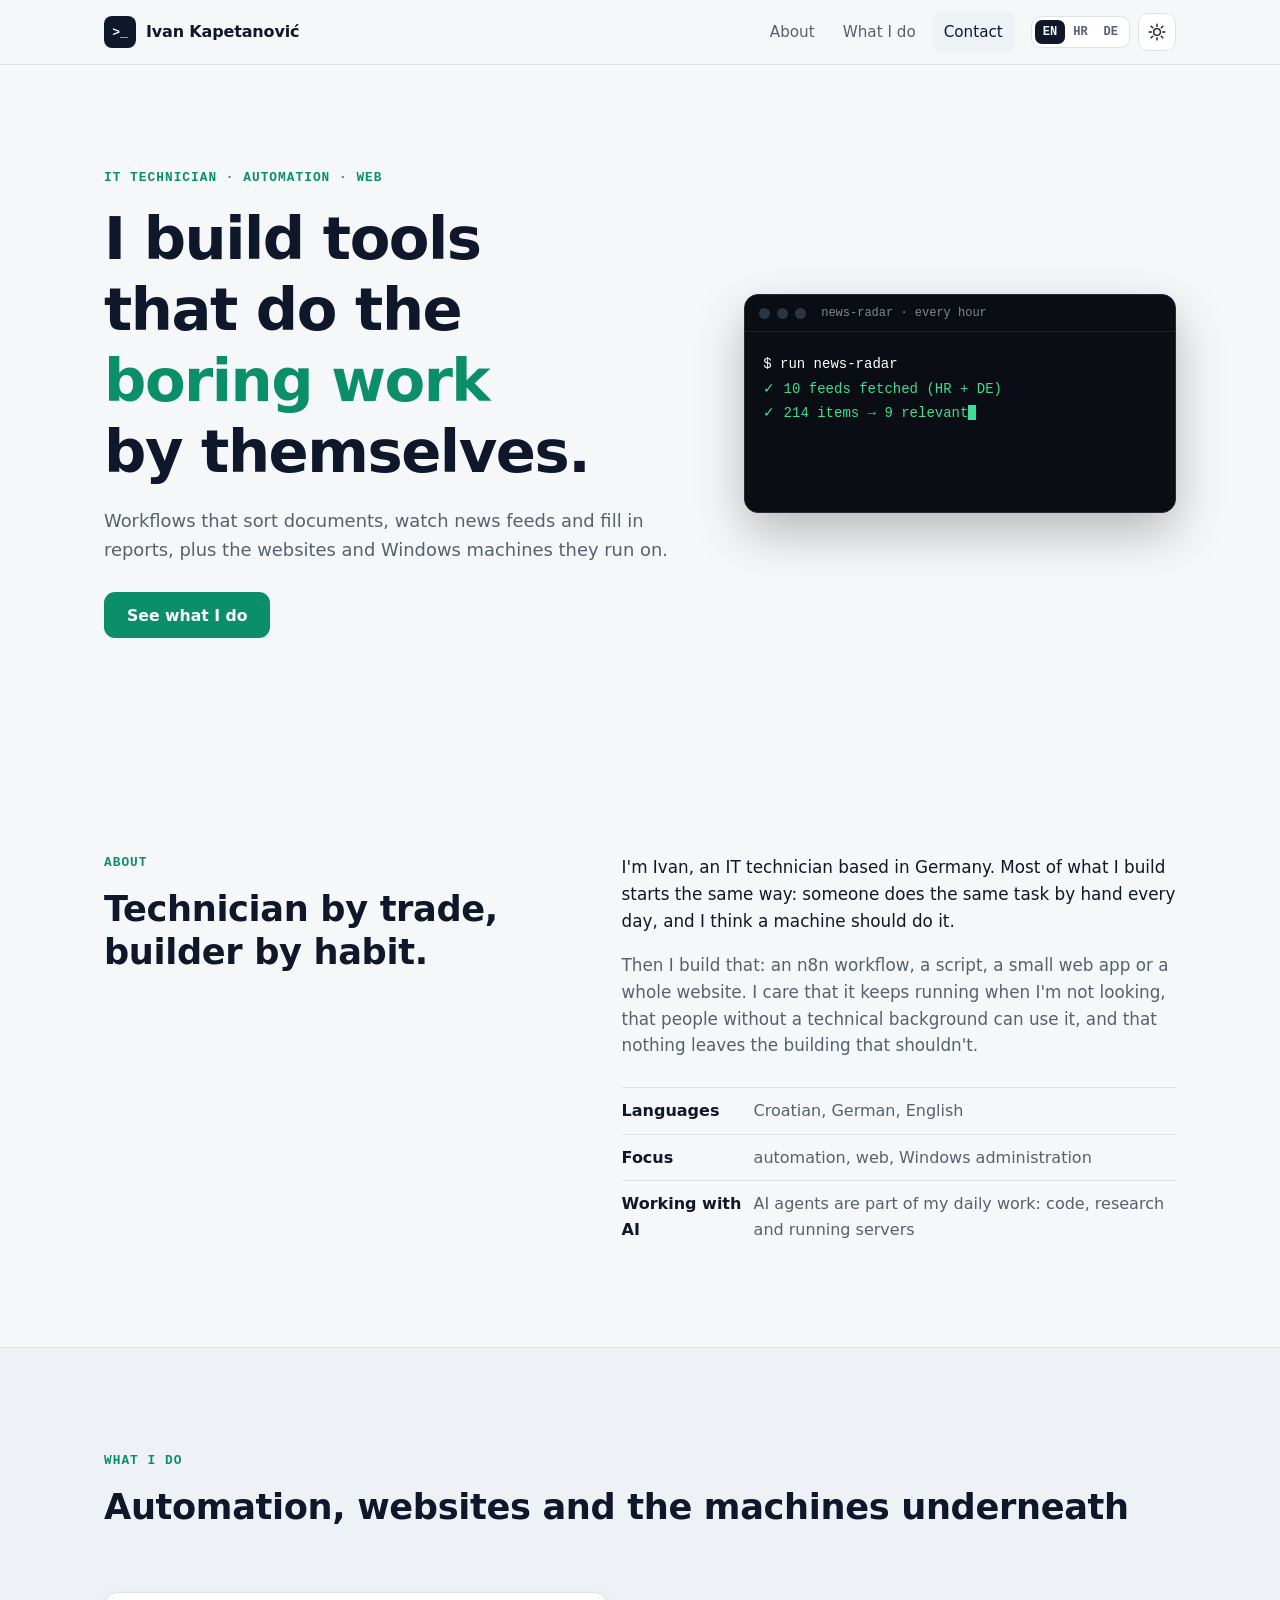
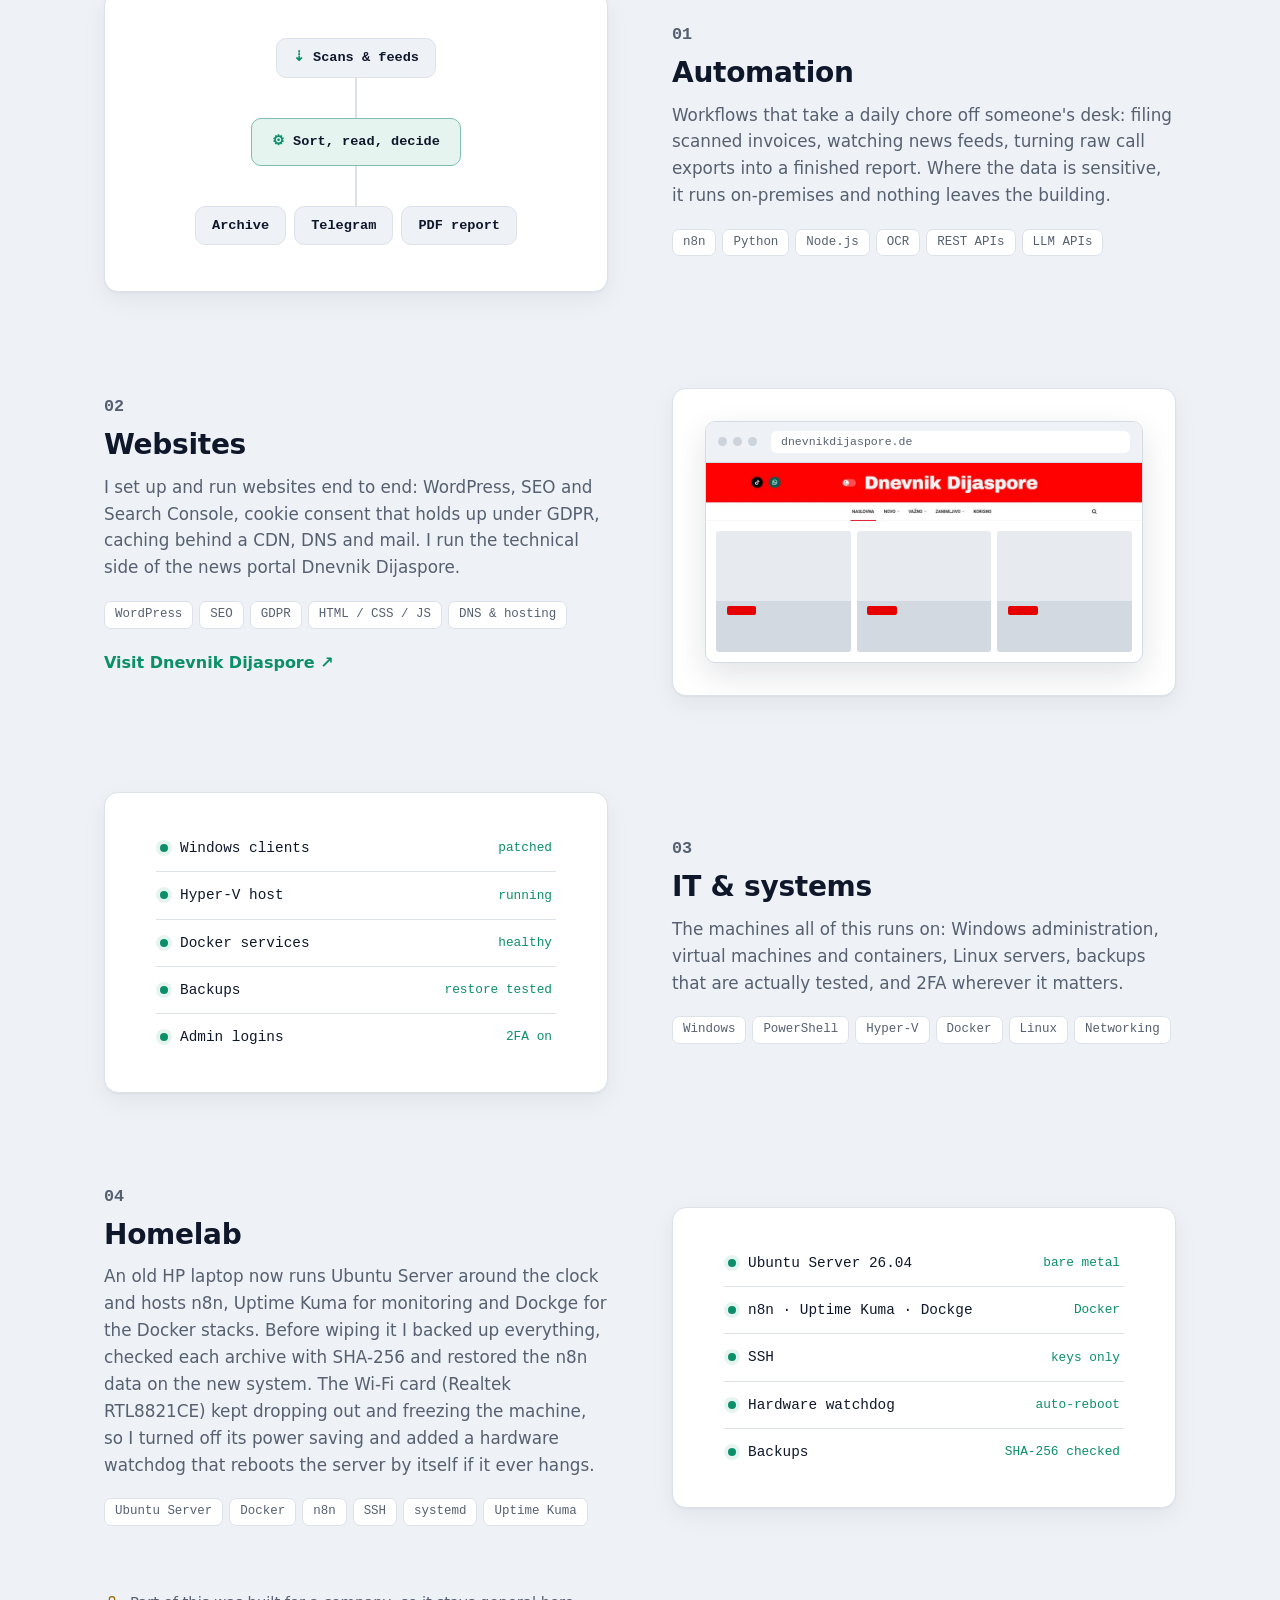
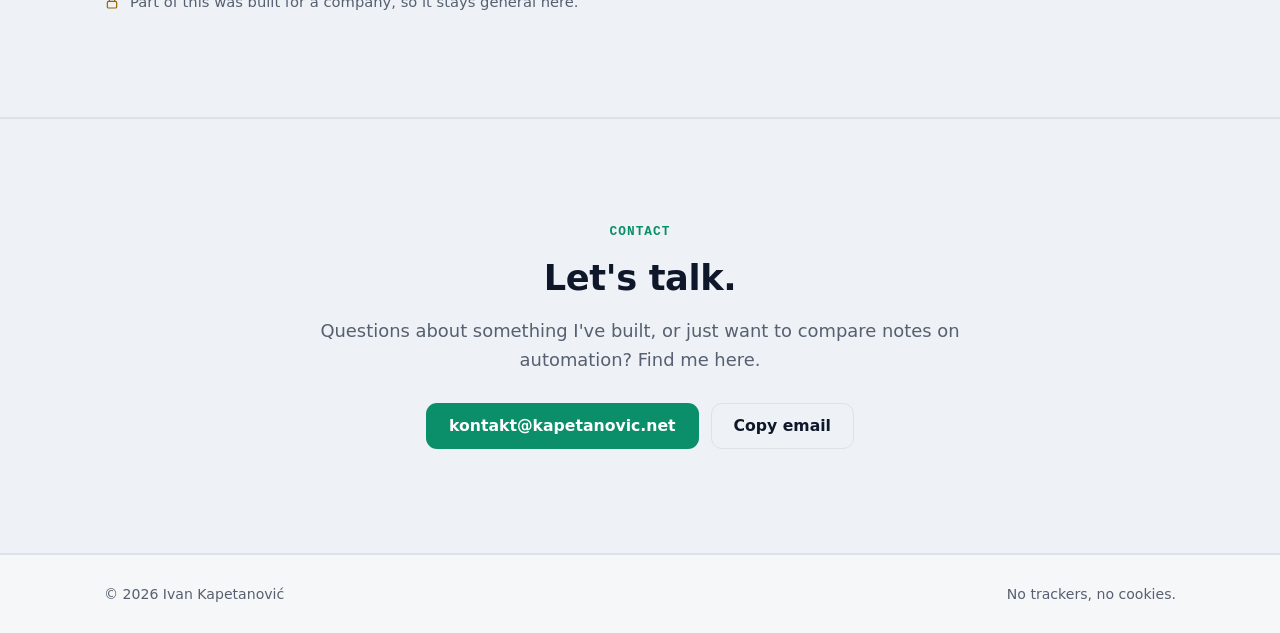
==== index.html @ 945056b7 "Add homelab project, AI line, drop hand-written claim Co-Authored-By: Claude Opus 5.5 <noreply@anthr" ====
<!doctype html>
<html lang="en">
<head>
  <meta charset="utf-8">
  <meta name="viewport" content="width=device-width, initial-scale=1">
  <title>Ivan Kapetanović · IT & Automation</title>
  <meta name="description" content="Portfolio of Ivan Kapetanović, IT technician: automation workflows, websites and Windows tools.">
  <meta name="author" content="Ivan Kapetanović">
  <meta name="theme-color" content="#f6f7f9" media="(prefers-color-scheme: light)">
  <meta name="theme-color" content="#0d1117" media="(prefers-color-scheme: dark)">
  <link rel="canonical" href="https://kapetanovic.net/">
  <link rel="alternate" hreflang="en" href="https://kapetanovic.net/">
  <link rel="alternate" hreflang="de" href="https://kapetanovic.net/de/">
  <link rel="alternate" hreflang="hr" href="https://kapetanovic.net/hr/">
  <link rel="alternate" hreflang="x-default" href="https://kapetanovic.net/">
  <link rel="icon" href="assets/favicon.svg" type="image/svg+xml">
  <link rel="stylesheet" href="css/style.css">
  <script>
    // Mark JS as available and apply the saved theme before first paint (no flash).
    document.documentElement.classList.add("js");
    try { var t = localStorage.getItem("theme"); if (t) document.documentElement.dataset.theme = t; } catch (e) {}
  </script>
</head>
<body>
  <a class="skip" href="#main">Skip to content</a>

  <header class="site-header" id="top">
    <div class="wrap header-inner">
      <a class="brand" href="#top" aria-label="Back to top">
        <span class="brand-mark" aria-hidden="true">&gt;_</span>
        <span>Ivan Kapetanović</span>
      </a>

      <nav class="nav" id="nav" aria-label="Main">
        <a href="#about">About</a>
        <a href="#work">What I do</a>
        <a href="#contact">Contact</a>
      </nav>

      <div class="header-tools">
        <div class="lang" role="group" aria-label="Language">
          <a class="lang-btn is-active" href="./" aria-current="true" lang="en">EN</a>
          <a class="lang-btn" href="hr/" lang="hr" hreflang="hr">HR</a>
          <a class="lang-btn" href="de/" lang="de" hreflang="de">DE</a>
        </div>
        <button class="icon-btn" id="theme-toggle" type="button" aria-label="Toggle dark mode">
          <svg class="i-sun" viewBox="0 0 24 24" aria-hidden="true"><circle cx="12" cy="12" r="4.5"/><path d="M12 1.5v3M12 19.5v3M4.2 4.2l2.1 2.1M17.7 17.7l2.1 2.1M1.5 12h3M19.5 12h3M4.2 19.8l2.1-2.1M17.7 6.3l2.1-2.1"/></svg>
          <svg class="i-moon" viewBox="0 0 24 24" aria-hidden="true"><path d="M20.5 14.5A8.5 8.5 0 0 1 9.5 3.5a8.5 8.5 0 1 0 11 11z"/></svg>
        </button>
        <button class="icon-btn menu-btn" id="menu-toggle" type="button" aria-label="Open menu" data-label-open="Open menu" data-label-close="Close menu" aria-expanded="false" aria-controls="nav">
          <svg viewBox="0 0 24 24" aria-hidden="true"><path d="M3 6h18M3 12h18M3 18h18"/></svg>
        </button>
      </div>
    </div>
  </header>

  <main id="main">
    <!-- HERO -->
    <section class="hero">
      <div class="wrap hero-grid">
        <div class="hero-copy">
          <p class="eyebrow">IT technician · Automation · Web</p>
          <h1>I build tools that do the <span class="accent">boring work</span> by themselves.</h1>
          <p class="lead">
            Workflows that sort documents, watch news feeds and fill in reports, plus the websites
            and Windows machines they run on.
          </p>
          <div class="cta-row">
            <a class="btn btn-primary" href="#work">See what I do</a>
          </div>
        </div>

        <div class="terminal" aria-label="Example: an automated workflow run">
          <div class="terminal-bar">
            <span class="dot"></span><span class="dot"></span><span class="dot"></span>
            <span class="terminal-title">news-radar · every hour</span>
          </div>
          <pre class="terminal-body" id="terminal"><code>$ run news-radar
✓ 10 feeds fetched (HR + DE)
✓ 214 items → 9 relevant
✓ 9 sent to the newsroom on Telegram
done in 4.2 s</code></pre>
        </div>
      </div>
    </section>

    <!-- ABOUT -->
    <section class="section" id="about">
      <div class="wrap about-grid">
        <div>
          <p class="kicker">About</p>
          <h2>Technician by trade, builder by habit.</h2>
        </div>
        <div class="about-text">
          <p>
            I'm Ivan, an IT technician based in Germany. Most of what I build starts
            the same way: someone does the same task by hand every day, and I think a machine
            should do it.
          </p>
          <p>
            Then I build that: an n8n workflow, a script, a small web app or a whole website.
            I care that it keeps running when I'm not looking, that people without a technical
            background can use it, and that nothing leaves the building that shouldn't.
          </p>
          <ul class="facts">
            <li><strong>Languages</strong> Croatian, German, English</li>
            <li><strong>Focus</strong> automation, web, Windows administration</li>
            <li><strong>Working with AI</strong> AI agents are part of my daily work: code, research and running servers</li>
          </ul>
        </div>
      </div>
    </section>

    <!-- WORK: three general areas. A block's visual can be swapped for a photo later:
         replace the contents of its .work-media with <img src="assets/..." alt="..." width height>. -->
    <section class="section section-alt" id="work">
      <div class="wrap">
        <p class="kicker">What I do</p>
        <h2>Automation, websites and the machines underneath</h2>

        <div class="work-list">
          <article class="work">
            <div class="work-media media-flow" aria-hidden="true">
              <div class="flow">
                <div class="flow-node"><span class="flow-ico">⇣</span>Scans &amp; feeds</div>
                <div class="flow-line"><i></i></div>
                <div class="flow-node flow-main"><span class="flow-ico">⚙</span>Sort, read, decide</div>
                <div class="flow-line"><i></i></div>
                <div class="flow-outs">
                  <div class="flow-node">Archive</div>
                  <div class="flow-node">Telegram</div>
                  <div class="flow-node">PDF report</div>
                </div>
              </div>
            </div>
            <div class="work-copy">
              <p class="work-num">01</p>
              <h3>Automation</h3>
              <p>
                Workflows that take a daily chore off someone's desk: filing scanned invoices,
                watching news feeds, turning raw call exports into a finished report. Where the data
                is sensitive, it runs on-premises and nothing leaves the building.
              </p>
              <ul class="tags"><li>n8n</li><li>Python</li><li>Node.js</li><li>OCR</li><li>REST APIs</li><li>LLM APIs</li></ul>
            </div>
          </article>

          <article class="work work-flip">
            <div class="work-media media-browser">
              <div class="browser">
                <div class="browser-bar" aria-hidden="true"><span class="dot"></span><span class="dot"></span><span class="dot"></span><span class="browser-url">dnevnikdijaspore.de</span></div>
                <img src="assets/dd-header.webp" width="960" height="128" alt="Header of the Dnevnik Dijaspore news site" loading="lazy" decoding="async">
                <div class="browser-grid" aria-hidden="true"><i></i><i></i><i></i></div>
              </div>
            </div>
            <div class="work-copy">
              <p class="work-num">02</p>
              <h3>Websites</h3>
              <p>
                I set up and run websites end to end: WordPress, SEO and Search Console, cookie consent
                that holds up under GDPR, caching behind a CDN, DNS and mail. I run the technical side of
                the news portal Dnevnik Dijaspore.
              </p>
              <ul class="tags"><li>WordPress</li><li>SEO</li><li>GDPR</li><li>HTML / CSS / JS</li><li>DNS &amp; hosting</li></ul>
              <a class="work-link" href="https://dnevnikdijaspore.de" target="_blank" rel="noopener">Visit Dnevnik Dijaspore ↗</a>
            </div>
          </article>

          <article class="work">
            <div class="work-media media-status" aria-hidden="true">
              <ul class="status">
                <li><span class="ok"></span>Windows clients<em>patched</em></li>
                <li><span class="ok"></span>Hyper-V host<em>running</em></li>
                <li><span class="ok"></span>Docker services<em>healthy</em></li>
                <li><span class="ok"></span>Backups<em>restore tested</em></li>
                <li><span class="ok"></span>Admin logins<em>2FA on</em></li>
              </ul>
            </div>
            <div class="work-copy">
              <p class="work-num">03</p>
              <h3>IT &amp; systems</h3>
              <p>
                The machines all of this runs on: Windows administration, virtual machines and
                containers, Linux servers, backups that are actually tested, and 2FA
                wherever it matters.
              </p>
              <ul class="tags"><li>Windows</li><li>PowerShell</li><li>Hyper-V</li><li>Docker</li><li>Linux</li><li>Networking</li></ul>
            </div>
          </article>
          <article class="work work-flip">
            <div class="work-media media-status" aria-hidden="true">
              <ul class="status">
                <li><span class="ok"></span>Ubuntu Server 26.04<em>bare metal</em></li>
                <li><span class="ok"></span>n8n · Uptime Kuma · Dockge<em>Docker</em></li>
                <li><span class="ok"></span>SSH<em>keys only</em></li>
                <li><span class="ok"></span>Hardware watchdog<em>auto-reboot</em></li>
                <li><span class="ok"></span>Backups<em>SHA-256 checked</em></li>
              </ul>
            </div>
            <div class="work-copy">
              <p class="work-num">04</p>
              <h3>Homelab</h3>
              <p>
                An old HP laptop now runs Ubuntu Server around the clock and hosts n8n, Uptime Kuma
                for monitoring and Dockge for the Docker stacks. Before wiping it I backed up
                everything, checked each archive with SHA-256 and restored the n8n data on the new
                system. The Wi-Fi card (Realtek RTL8821CE) kept dropping out and freezing the machine,
                so I turned off its power saving and added a hardware watchdog that reboots the
                server by itself if it ever hangs.
              </p>
              <ul class="tags"><li>Ubuntu Server</li><li>Docker</li><li>n8n</li><li>SSH</li><li>systemd</li><li>Uptime Kuma</li></ul>
            </div>
          </article>
        </div>

        <p class="work-note">
          <svg viewBox="0 0 24 24" aria-hidden="true"><rect x="5" y="11" width="14" height="10" rx="2"/><path d="M8 11V8a4 4 0 0 1 8 0v3"/></svg>
          Part of this was built for a company, so it stays general here.
        </p>
      </div>
    </section>

    <!-- CONTACT -->
    <section class="section section-alt contact" id="contact">
      <div class="wrap contact-inner">
        <p class="kicker">Contact</p>
        <h2>Let's talk.</h2>
        <p class="lead">Questions about something I've built, or just want to compare notes on automation? Find me here.</p>
        <div class="cta-row cta-center">
          <a class="btn btn-primary" href="mailto:kontakt@kapetanovic.net">kontakt@kapetanovic.net</a>
          <button class="btn btn-ghost" type="button" id="copy-email" data-copied="Email copied" data-email="kontakt@kapetanovic.net">Copy email</button>
        </div>
      </div>
    </section>
  </main>

  <footer class="site-footer">
    <div class="wrap footer-inner">
      <p>© <span id="year">2026</span> Ivan Kapetanović</p>
      <p>No trackers, no cookies.</p>
    </div>
  </footer>

  <div class="toast" id="toast" role="status" aria-live="polite"></div>
  <script src="js/main.js" defer></script>
</body>
</html>
---- css/style.css ----
/* ===== Tokens ===== */
:root {
  --bg: #f6f7f9;
  --surface: #ffffff;
  --surface-alt: #eef1f5;
  --text: #0f172a;
  --muted: #566070;
  --border: #dde2ea;
  --accent: #0b8f6a;
  --accent-strong: #087556;
  --accent-ink: #ffffff;
  --accent-soft: rgba(11, 143, 106, 0.1);
  --warn: #9a6300;
  --warn-soft: rgba(201, 138, 20, 0.12);
  --shadow: 0 1px 2px rgba(15, 23, 42, 0.04), 0 8px 24px rgba(15, 23, 42, 0.06);
  --header-bg: rgba(246, 247, 249, 0.82);

  --font: ui-sans-serif, system-ui, -apple-system, "Segoe UI", Roboto, "Helvetica Neue", Arial, sans-serif;
  --mono: ui-monospace, "Cascadia Code", "SF Mono", Consolas, "Liberation Mono", monospace;
  --radius: 14px;
  --wrap: 1120px;
  --gutter: 16px;
  color-scheme: light;
}

@media (prefers-color-scheme: dark) {
  :root:not([data-theme="light"]) {
    --bg: #0d1117;
    --surface: #151b23;
    --surface-alt: #10151c;
    --text: #e6edf3;
    --muted: #8d98a7;
    --border: #252e39;
    --accent: #3ddc97;
    --accent-strong: #6be8b1;
    --accent-ink: #062418;
    --accent-soft: rgba(61, 220, 151, 0.12);
    --warn: #f0b94a;
    --warn-soft: rgba(240, 185, 74, 0.12);
    --shadow: 0 1px 2px rgba(0, 0, 0, 0.3), 0 8px 24px rgba(0, 0, 0, 0.25);
    --header-bg: rgba(13, 17, 23, 0.8);
    color-scheme: dark;
  }
}

:root[data-theme="dark"] {
  --bg: #0d1117;
  --surface: #151b23;
  --surface-alt: #10151c;
  --text: #e6edf3;
  --muted: #8d98a7;
  --border: #252e39;
  --accent: #3ddc97;
  --accent-strong: #6be8b1;
  --accent-ink: #062418;
  --accent-soft: rgba(61, 220, 151, 0.12);
  --warn: #f0b94a;
  --warn-soft: rgba(240, 185, 74, 0.12);
  --shadow: 0 1px 2px rgba(0, 0, 0, 0.3), 0 8px 24px rgba(0, 0, 0, 0.25);
  --header-bg: rgba(13, 17, 23, 0.8);
  color-scheme: dark;
}

/* ===== Base ===== */
*, *::before, *::after { box-sizing: border-box; }
[hidden] { display: none !important; }

html { scroll-behavior: smooth; scroll-padding-top: 76px; -webkit-text-size-adjust: 100%; }

body {
  margin: 0;
  background: var(--bg);
  color: var(--text);
  font: 16px/1.6 var(--font);
  -webkit-font-smoothing: antialiased;
  overflow-x: hidden;
}

h1, h2, h3 { line-height: 1.2; margin: 0 0 0.5em; letter-spacing: -0.01em; text-wrap: balance; }
a, button { touch-action: manipulation; }
h2 { font-size: clamp(1.6rem, 3.2vw, 2.2rem); }
h3 { font-size: 1.15rem; }
p { margin: 0 0 1em; }
a { color: var(--accent); }
a:hover { color: var(--accent-strong); }
:focus-visible { outline: 2px solid var(--accent); outline-offset: 3px; border-radius: 4px; }
svg { width: 1em; height: 1em; fill: none; stroke: currentColor; stroke-width: 1.8; stroke-linecap: round; stroke-linejoin: round; }

.wrap { max-width: var(--wrap); margin: 0 auto; padding: 0 var(--gutter); }
@media (min-width: 640px) { :root { --gutter: 24px; } }

.skip { position: absolute; left: -999px; top: 8px; background: var(--accent); color: var(--accent-ink); padding: 8px 12px; border-radius: 8px; z-index: 100; }
.skip:focus { left: 8px; }

/* ===== Header ===== */
.site-header {
  position: sticky; top: 0; z-index: 50;
  background: var(--header-bg);
  backdrop-filter: saturate(160%) blur(12px);
  -webkit-backdrop-filter: saturate(160%) blur(12px);
  border-bottom: 1px solid var(--border);
}
.header-inner { display: flex; align-items: center; gap: 16px; height: 64px; }

.brand { display: flex; align-items: center; gap: 10px; font-weight: 700; color: var(--text); text-decoration: none; letter-spacing: -0.01em; }
.brand:hover { color: var(--text); }
.brand-mark {
  display: grid; place-items: center; width: 32px; height: 32px; border-radius: 8px;
  background: var(--text); color: var(--bg); font: 700 13px/1 var(--mono);
}

.nav { display: flex; gap: 4px; margin-left: auto; }
.nav a { color: var(--muted); text-decoration: none; padding: 8px 12px; border-radius: 8px; font-size: 0.95rem; }
.nav a:hover, .nav a.is-current { color: var(--text); background: var(--surface-alt); }

.header-tools { display: flex; align-items: center; gap: 8px; }

.lang { display: flex; padding: 3px; border: 1px solid var(--border); border-radius: 10px; background: var(--surface); }
.lang-btn {
  display: flex; align-items: baseline; gap: 4px; padding: 4px 8px; border-radius: 7px;
  font: 600 12px/1.4 var(--mono); color: var(--muted); text-decoration: none;
}
.lang-btn.is-active { background: var(--text); color: var(--bg); }
.lang-btn.is-active:hover { color: var(--bg); }
.lang-btn.is-soon { opacity: 0.55; cursor: not-allowed; }
.lang-btn small { font-size: 9px; font-weight: 500; text-transform: uppercase; letter-spacing: 0.04em; }

.icon-btn {
  display: grid; place-items: center; width: 38px; height: 38px; padding: 0;
  border: 1px solid var(--border); border-radius: 10px; background: var(--surface);
  color: var(--text); cursor: pointer; font-size: 18px;
}
.icon-btn:hover { border-color: var(--muted); }
.i-moon { display: none; }
:root[data-theme="dark"] .i-sun { display: none; }
:root[data-theme="dark"] .i-moon { display: block; }
@media (prefers-color-scheme: dark) {
  :root:not([data-theme="light"]) .i-sun { display: none; }
  :root:not([data-theme="light"]) .i-moon { display: block; }
}

.menu-btn { display: none; }

@media (max-width: 860px) {
  .menu-btn { display: grid; }
  .header-tools { margin-left: auto; }
  .nav {
    position: absolute; top: 64px; left: 0; right: 0;
    flex-direction: column; gap: 0; padding: 8px var(--gutter) 16px;
    background: var(--bg); border-bottom: 1px solid var(--border);
    display: none;
  }
  .nav.is-open { display: flex; }
  .nav a { padding: 12px; font-size: 1rem; }
}
.brand { white-space: nowrap; }
@media (max-width: 480px) {
  .lang-btn small { display: none; }
  .header-inner { gap: 8px; }
  .brand { gap: 8px; font-size: 0.9rem; }
  .header-tools { gap: 6px; }
}
@media (max-width: 374px) {
  .brand > span:last-child { display: none; }
}

/* ===== Buttons ===== */
.btn {
  display: inline-flex; align-items: center; justify-content: center; gap: 8px;
  min-height: 46px; padding: 0 22px; border-radius: 11px;
  font: 600 0.98rem/1 var(--font); text-decoration: none; cursor: pointer;
  border: 1px solid transparent; transition: transform 0.15s ease, background 0.15s ease, border-color 0.15s ease;
}
.btn:hover { transform: translateY(-1px); }
.btn-primary { background: var(--accent); color: var(--accent-ink); }
.btn-primary:hover { background: var(--accent-strong); color: var(--accent-ink); }
.btn-ghost { background: transparent; color: var(--text); border-color: var(--border); }
.btn-ghost:hover { color: var(--text); border-color: var(--muted); }

.cta-row { display: flex; flex-wrap: wrap; gap: 12px; }
.cta-center { justify-content: center; }

/* ===== Hero ===== */
.hero { padding: 72px 0 80px; }
.hero-grid { display: grid; gap: 48px; align-items: center; }
@media (min-width: 900px) {
  .hero { padding: 104px 0 112px; }
  .hero-grid { grid-template-columns: 1.15fr 0.85fr; gap: 56px; }
}

.eyebrow, .kicker {
  font: 600 0.8rem/1.4 var(--mono); text-transform: uppercase; letter-spacing: 0.08em;
  color: var(--accent); margin-bottom: 16px;
}
.hero h1 { font-size: clamp(2.2rem, 5.4vw, 3.7rem); letter-spacing: -0.025em; margin-bottom: 20px; }
.accent { color: var(--accent); }
.lead { font-size: 1.12rem; color: var(--muted); max-width: 38em; margin-bottom: 28px; }

.terminal {
  background: #0a0e14; border: 1px solid #222b36; border-radius: var(--radius);
  box-shadow: 0 20px 50px rgba(0, 0, 0, 0.25); overflow: hidden; min-width: 0;
}
.terminal-bar { display: flex; align-items: center; gap: 7px; padding: 12px 14px; border-bottom: 1px solid #1c242e; }
.dot { width: 11px; height: 11px; border-radius: 50%; background: #2b3542; }
.terminal-title { margin-left: 8px; font: 12px/1 var(--mono); color: #7d8896; }
.terminal-body {
  margin: 0; padding: 20px 18px 24px; min-height: 180px;
  font: 14px/1.75 var(--mono); color: #c9d4e0; white-space: pre-wrap; word-break: break-word;
}
.terminal-body .t-ok { color: #3ddc97; }
.terminal-body .t-cmd { color: #ffffff; }
.terminal-body .t-dim { color: #7d8896; }
.cursor { display: inline-block; width: 8px; height: 1.1em; vertical-align: -0.2em; background: #3ddc97; animation: blink 1s steps(1) infinite; }
@keyframes blink { 50% { opacity: 0; } }

/* ===== Sections ===== */
.section { padding: 80px 0; }
.section-alt { background: var(--surface-alt); border-top: 1px solid var(--border); border-bottom: 1px solid var(--border); }
@media (min-width: 900px) { .section { padding: 104px 0; } }

.about-grid { display: grid; gap: 24px; }
@media (min-width: 900px) { .about-grid { grid-template-columns: 0.9fr 1.1fr; gap: 64px; } }
.about-text p { color: var(--muted); font-size: 1.05rem; }
.about-text p:first-child { color: var(--text); }
.facts { list-style: none; padding: 0; margin: 28px 0 0; display: grid; gap: 10px; }
.facts li { display: grid; grid-template-columns: 7.5em 1fr; gap: 12px; padding-top: 10px; border-top: 1px solid var(--border); color: var(--muted); }
.facts strong { color: var(--text); font-weight: 600; }
@media (max-width: 420px) { .facts li { grid-template-columns: 1fr; gap: 2px; } }

/* ===== Tags ===== */
.tags { list-style: none; padding: 0; margin: 0; display: flex; flex-wrap: wrap; gap: 6px; }
.tags li {
  padding: 4px 10px; border-radius: 7px; background: var(--surface); border: 1px solid var(--border);
  font: 0.78rem/1.4 var(--mono); color: var(--muted);
}

/* ===== What I do ===== */
.work-list { display: grid; gap: 64px; margin-top: 48px; }
.work { display: grid; gap: 28px; align-items: center; }
@media (min-width: 900px) {
  .work-list { gap: 96px; margin-top: 64px; }
  .work { grid-template-columns: 1fr 1fr; gap: 64px; }
  .work-flip .work-media { order: 2; }
}
.work-media {
  display: grid; place-items: center; min-height: 300px; padding: 32px; overflow: hidden;
  background: var(--surface); border: 1px solid var(--border); border-radius: var(--radius); box-shadow: var(--shadow);
}
.work-media img { display: block; max-width: 100%; height: auto; }
@media (max-width: 520px) { .work-media { min-height: 240px; padding: 20px; } }
.work-num { font: 600 0.8rem/1 var(--mono); color: var(--accent); margin-bottom: 12px; }
.work-copy h3 { font-size: clamp(1.4rem, 2.4vw, 1.75rem); margin-bottom: 12px; }
.work-copy p { color: var(--muted); font-size: 1.05rem; }
.work-copy .tags { margin-top: 20px; }
.work-link { display: inline-flex; align-items: center; min-height: 44px; margin-top: 12px; font-weight: 600; text-decoration: none; }
.work-link:hover { text-decoration: underline; text-underline-offset: 4px; }

.work-note { display: flex; align-items: center; gap: 10px; margin: 64px 0 0; color: var(--muted); font-size: 0.92rem; }
.work-note svg { flex-shrink: 0; width: 16px; height: 16px; color: var(--warn); }

/* Visual 1: workflow diagram */
.flow { display: flex; flex-direction: column; align-items: center; width: 100%; }
.flow-node {
  display: flex; align-items: center; gap: 8px; padding: 10px 16px; white-space: nowrap;
  background: var(--surface-alt); border: 1px solid var(--border); border-radius: 10px;
  font: 600 0.85rem/1.3 var(--mono); color: var(--text);
}
.flow-main { background: var(--accent-soft); border-color: color-mix(in srgb, var(--accent) 45%, var(--border)); padding: 14px 20px; }
.flow-ico { color: var(--accent); }
.flow-line { position: relative; width: 2px; height: 40px; background: var(--border); overflow: hidden; }
.flow-line i { position: absolute; left: 0; top: -14px; width: 2px; height: 14px; background: var(--accent); animation: flow-pulse 1.8s linear infinite; }
.flow-line + .flow-main + .flow-line i { animation-delay: 0.9s; }
@keyframes flow-pulse { to { transform: translateY(54px); } }
.flow-outs { display: flex; flex-wrap: wrap; justify-content: center; gap: 8px; }

/* Visual 2: browser frame (the real site is light, so the frame stays light in both themes) */
.browser { width: 100%; max-width: 520px; overflow: hidden; background: #fff; border: 1px solid #d5dbe3; border-radius: 10px; box-shadow: 0 12px 32px rgba(15, 23, 42, 0.12); }
.browser-bar { display: flex; align-items: center; gap: 6px; padding: 9px 12px; background: #eef1f5; border-bottom: 1px solid #d5dbe3; }
.browser-bar .dot { width: 9px; height: 9px; background: #cdd3db; }
.browser-url { flex: 1; min-width: 0; margin-left: 8px; padding: 3px 10px; border-radius: 6px; background: #fff; font: 0.72rem/1.4 var(--mono); color: #566070; overflow: hidden; text-overflow: ellipsis; white-space: nowrap; }
.browser img { width: 100%; }
.browser-grid { display: grid; grid-template-columns: repeat(3, 1fr); gap: 6px; padding: 10px; }
.browser-grid i { position: relative; aspect-ratio: 4 / 3.6; border-radius: 3px; background: linear-gradient(180deg, #e7eaef 0 58%, #d3d9e1 58% 100%); }
.browser-grid i::before { content: ""; position: absolute; left: 8%; top: 62%; width: 22%; height: 7%; background: #e60000; border-radius: 2px; }

/* Visual 3: status board */
.status { list-style: none; margin: 0; padding: 0; width: 100%; max-width: 400px; font: 0.9rem/1.4 var(--mono); }
.status li { display: flex; align-items: center; gap: 12px; padding: 13px 4px; border-bottom: 1px solid var(--border); color: var(--text); }
.status li:last-child { border-bottom: 0; }
.status .ok { flex-shrink: 0; width: 8px; height: 8px; border-radius: 50%; background: var(--accent); box-shadow: 0 0 0 4px var(--accent-soft); }
.status em { margin-left: auto; font-style: normal; font-size: 0.8rem; color: var(--accent); white-space: nowrap; }

/* ===== Contact ===== */
.contact { text-align: center; }
.contact-inner { max-width: 720px; }
.contact .lead { margin-left: auto; margin-right: auto; }

/* ===== Footer ===== */
.site-footer { border-top: 1px solid var(--border); padding: 28px 0; color: var(--muted); font-size: 0.88rem; }
.footer-inner { display: flex; flex-wrap: wrap; justify-content: space-between; gap: 8px 24px; }
.footer-inner p { margin: 0; }

/* ===== Toast ===== */
.toast {
  position: fixed; left: 50%; bottom: 24px; transform: translate(-50%, 20px);
  padding: 10px 18px; border-radius: 10px; background: var(--text); color: var(--bg);
  font-weight: 600; font-size: 0.92rem; opacity: 0; pointer-events: none;
  transition: opacity 0.2s ease, transform 0.2s ease; z-index: 60;
}
.toast.is-shown { opacity: 1; transform: translate(-50%, 0); }

@media (prefers-reduced-motion: reduce) {
  html { scroll-behavior: auto; }
  *, *::before, *::after { transition: none !important; animation: none !important; }
}
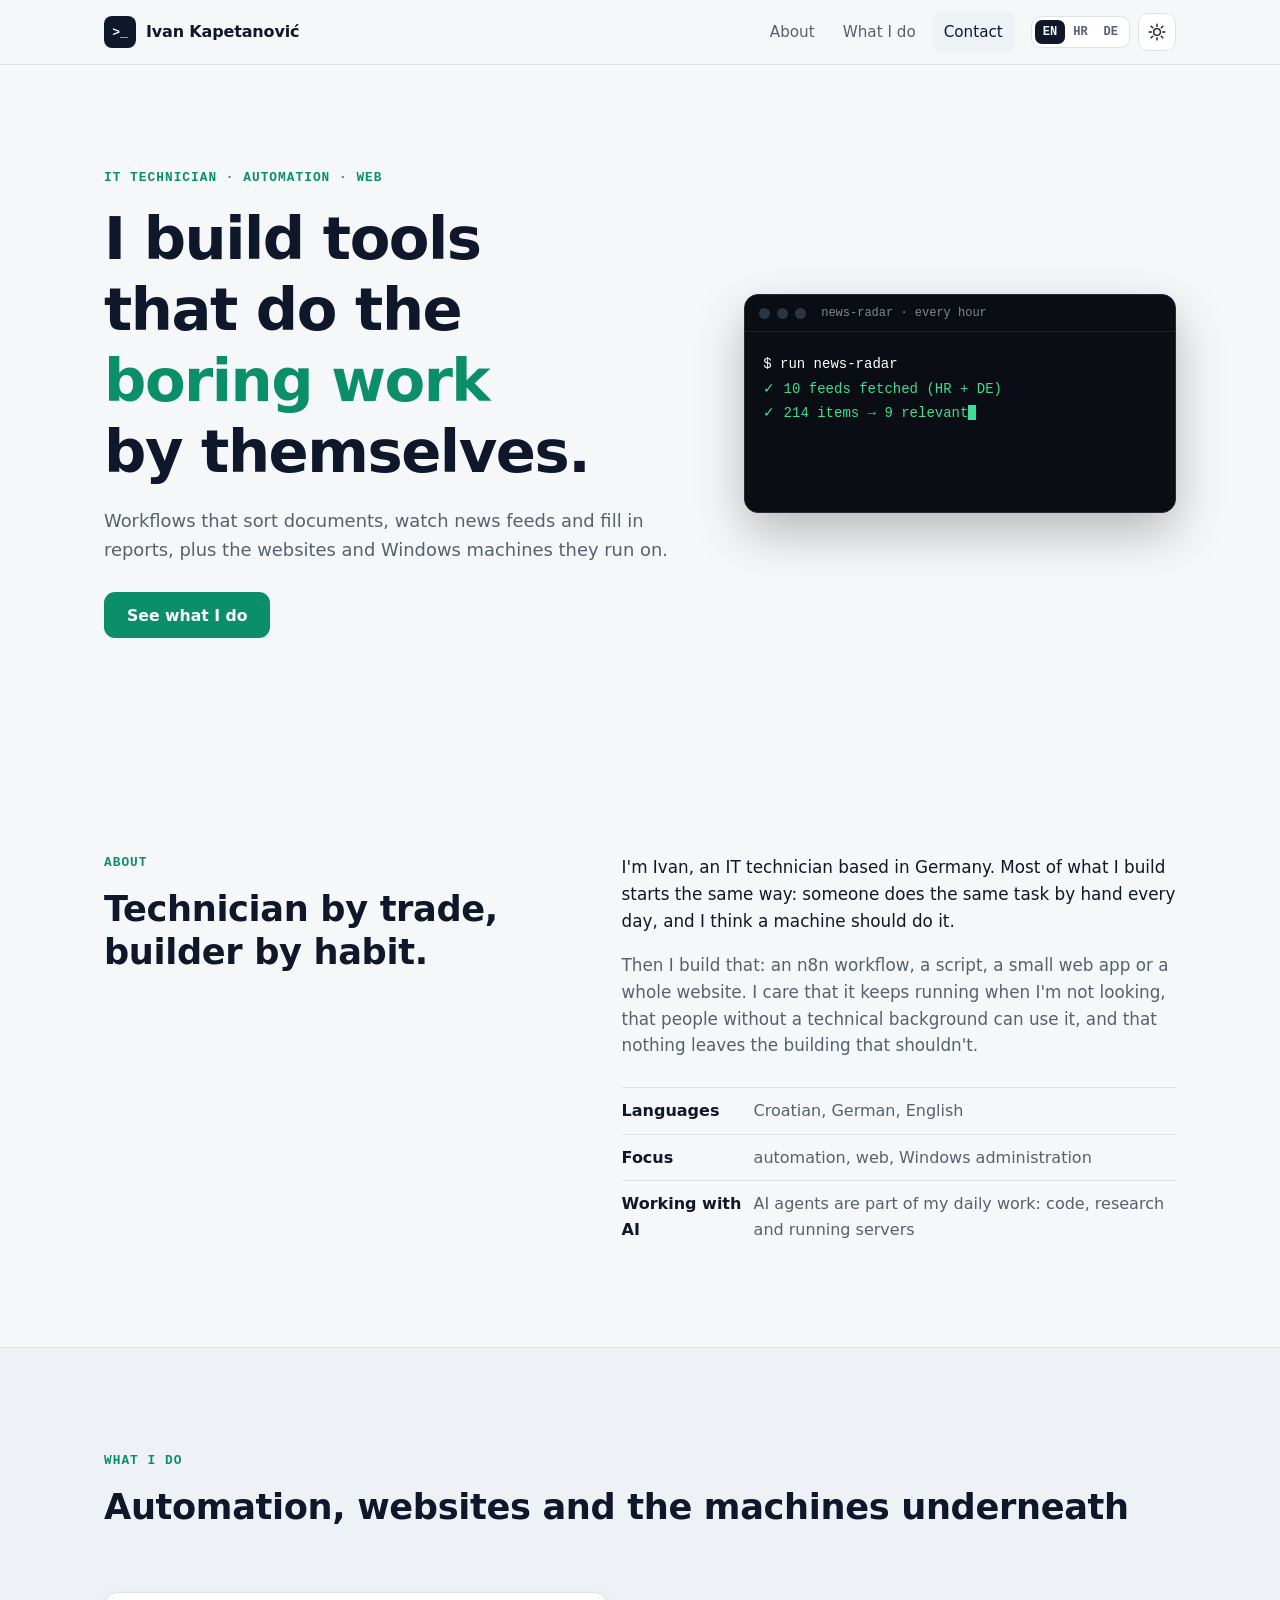
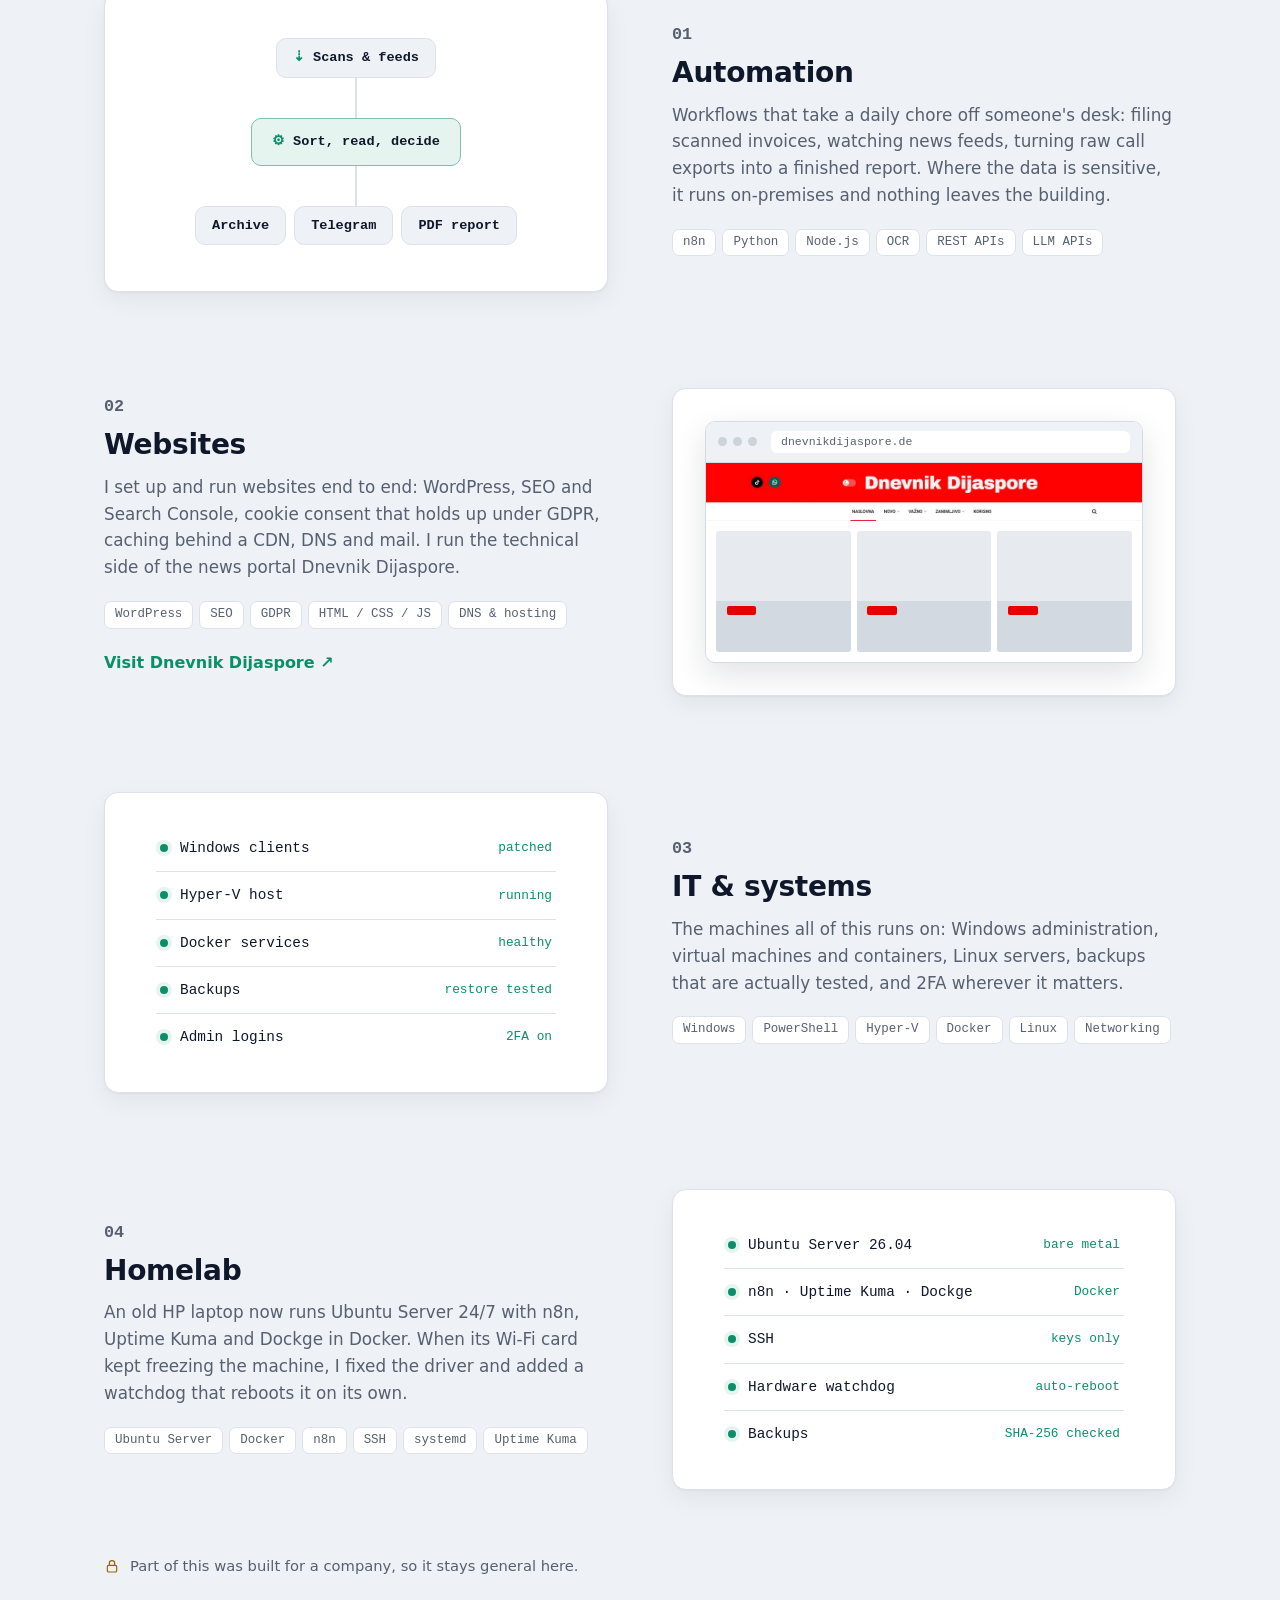
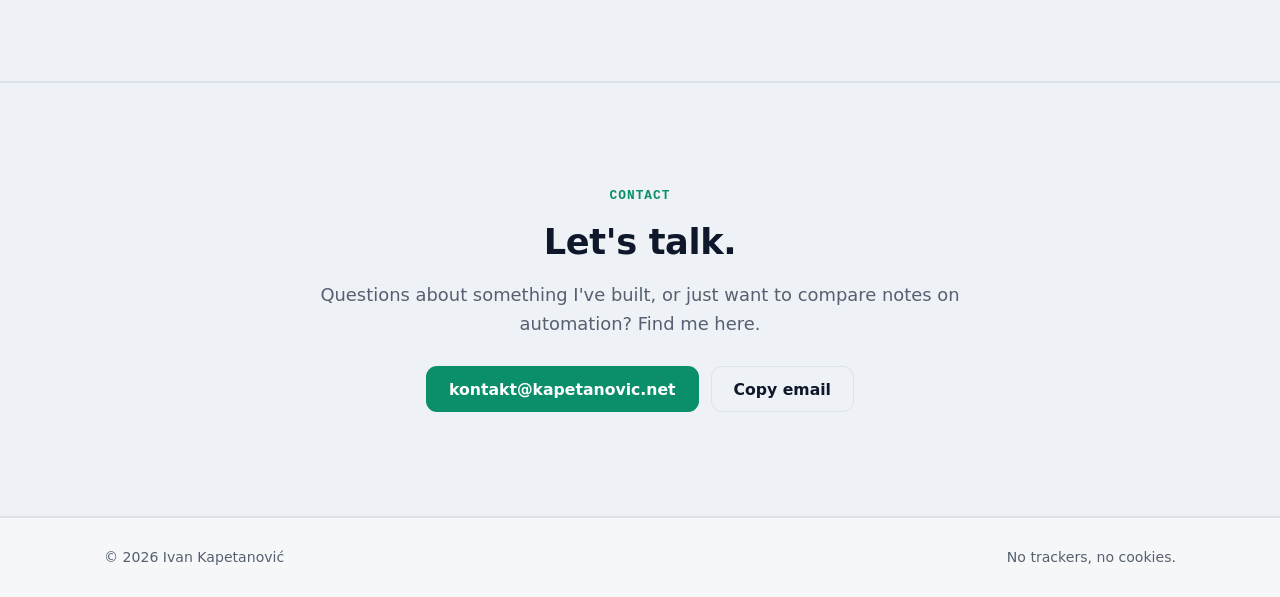
==== commit 3097e08b: "Shorten homelab text Co-Authored-By: Claude Opus 5.5 <noreply@anthropic.com> Claude-Session: https:/" ====
--- a/index.html
+++ b/index.html
@@ -201,12 +201,9 @@
               <p class="work-num">04</p>
               <h3>Homelab</h3>
               <p>
-                An old HP laptop now runs Ubuntu Server around the clock and hosts n8n, Uptime Kuma
-                for monitoring and Dockge for the Docker stacks. Before wiping it I backed up
-                everything, checked each archive with SHA-256 and restored the n8n data on the new
-                system. The Wi-Fi card (Realtek RTL8821CE) kept dropping out and freezing the machine,
-                so I turned off its power saving and added a hardware watchdog that reboots the
-                server by itself if it ever hangs.
+                An old HP laptop now runs Ubuntu Server 24/7 with n8n, Uptime Kuma and Dockge in Docker.
+                When its Wi-Fi card kept freezing the machine, I fixed the driver and added a watchdog
+                that reboots it on its own.
               </p>
               <ul class="tags"><li>Ubuntu Server</li><li>Docker</li><li>n8n</li><li>SSH</li><li>systemd</li><li>Uptime Kuma</li></ul>
             </div>
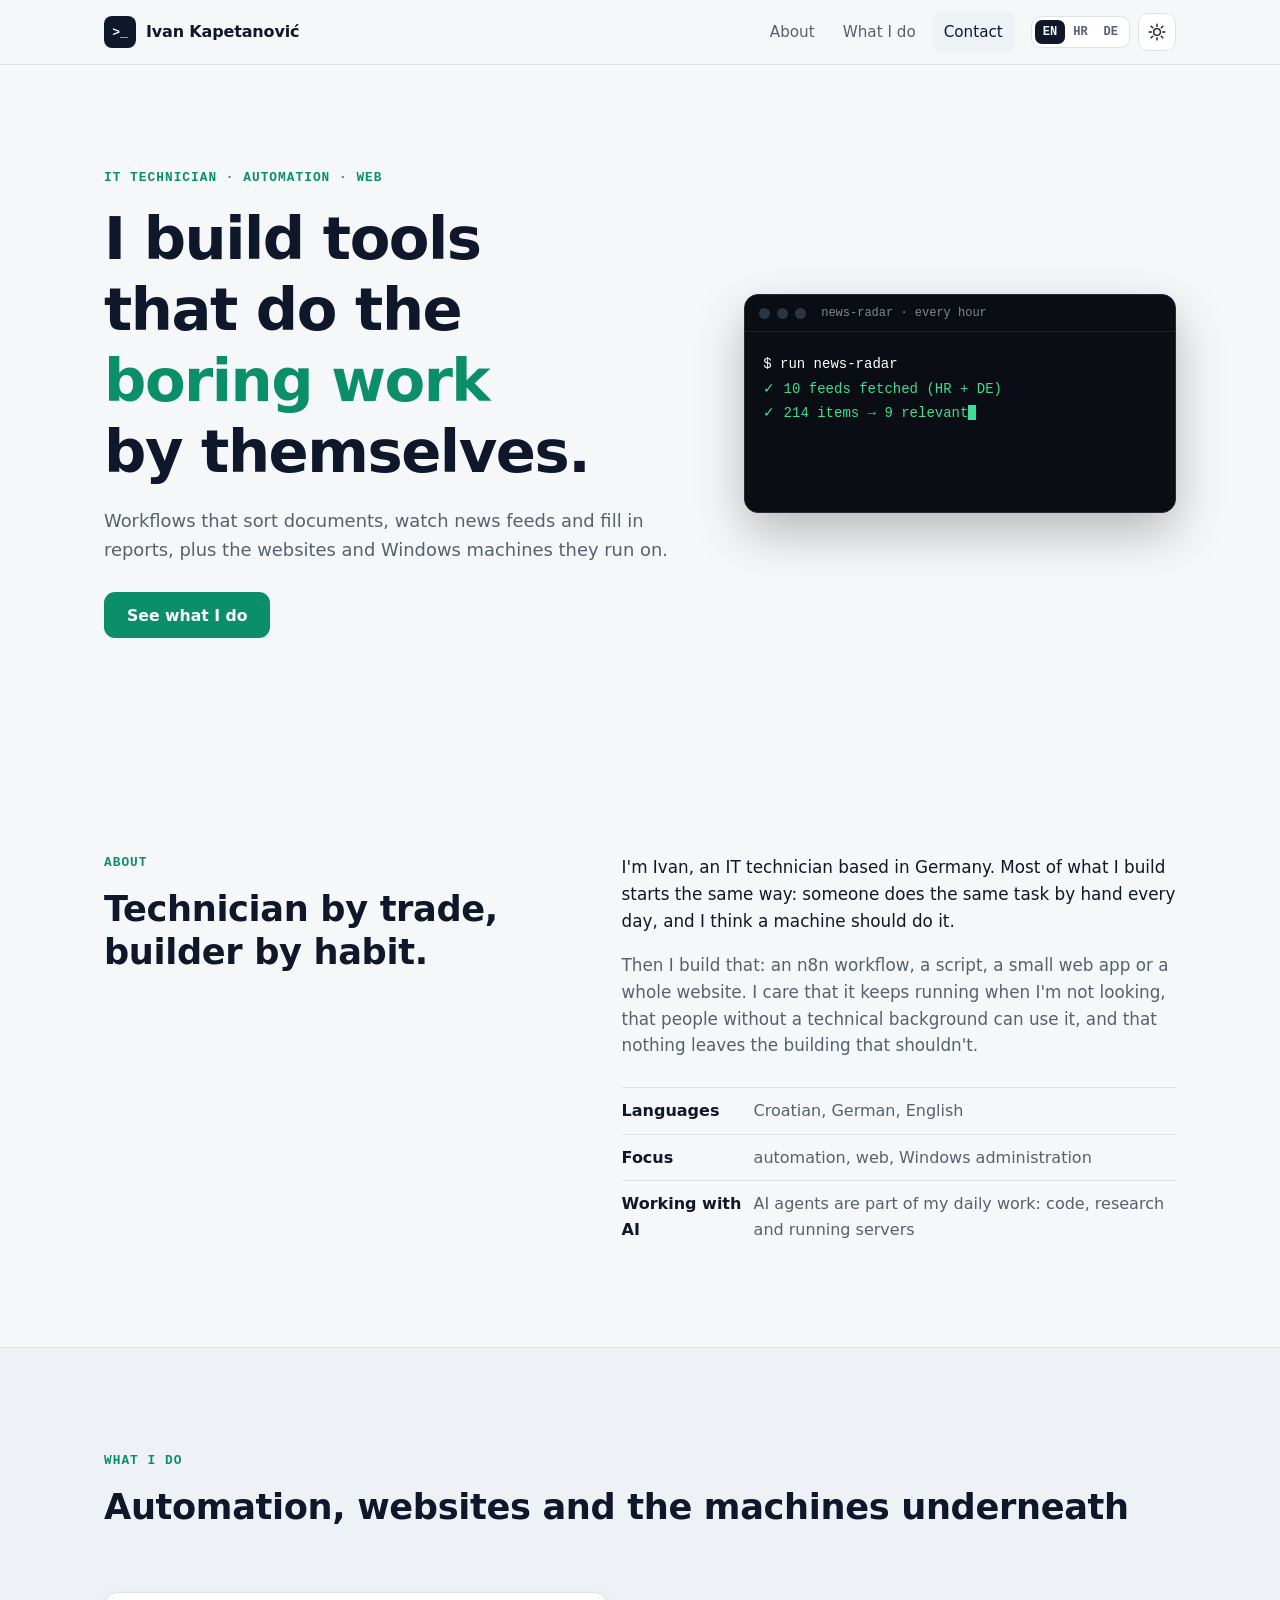
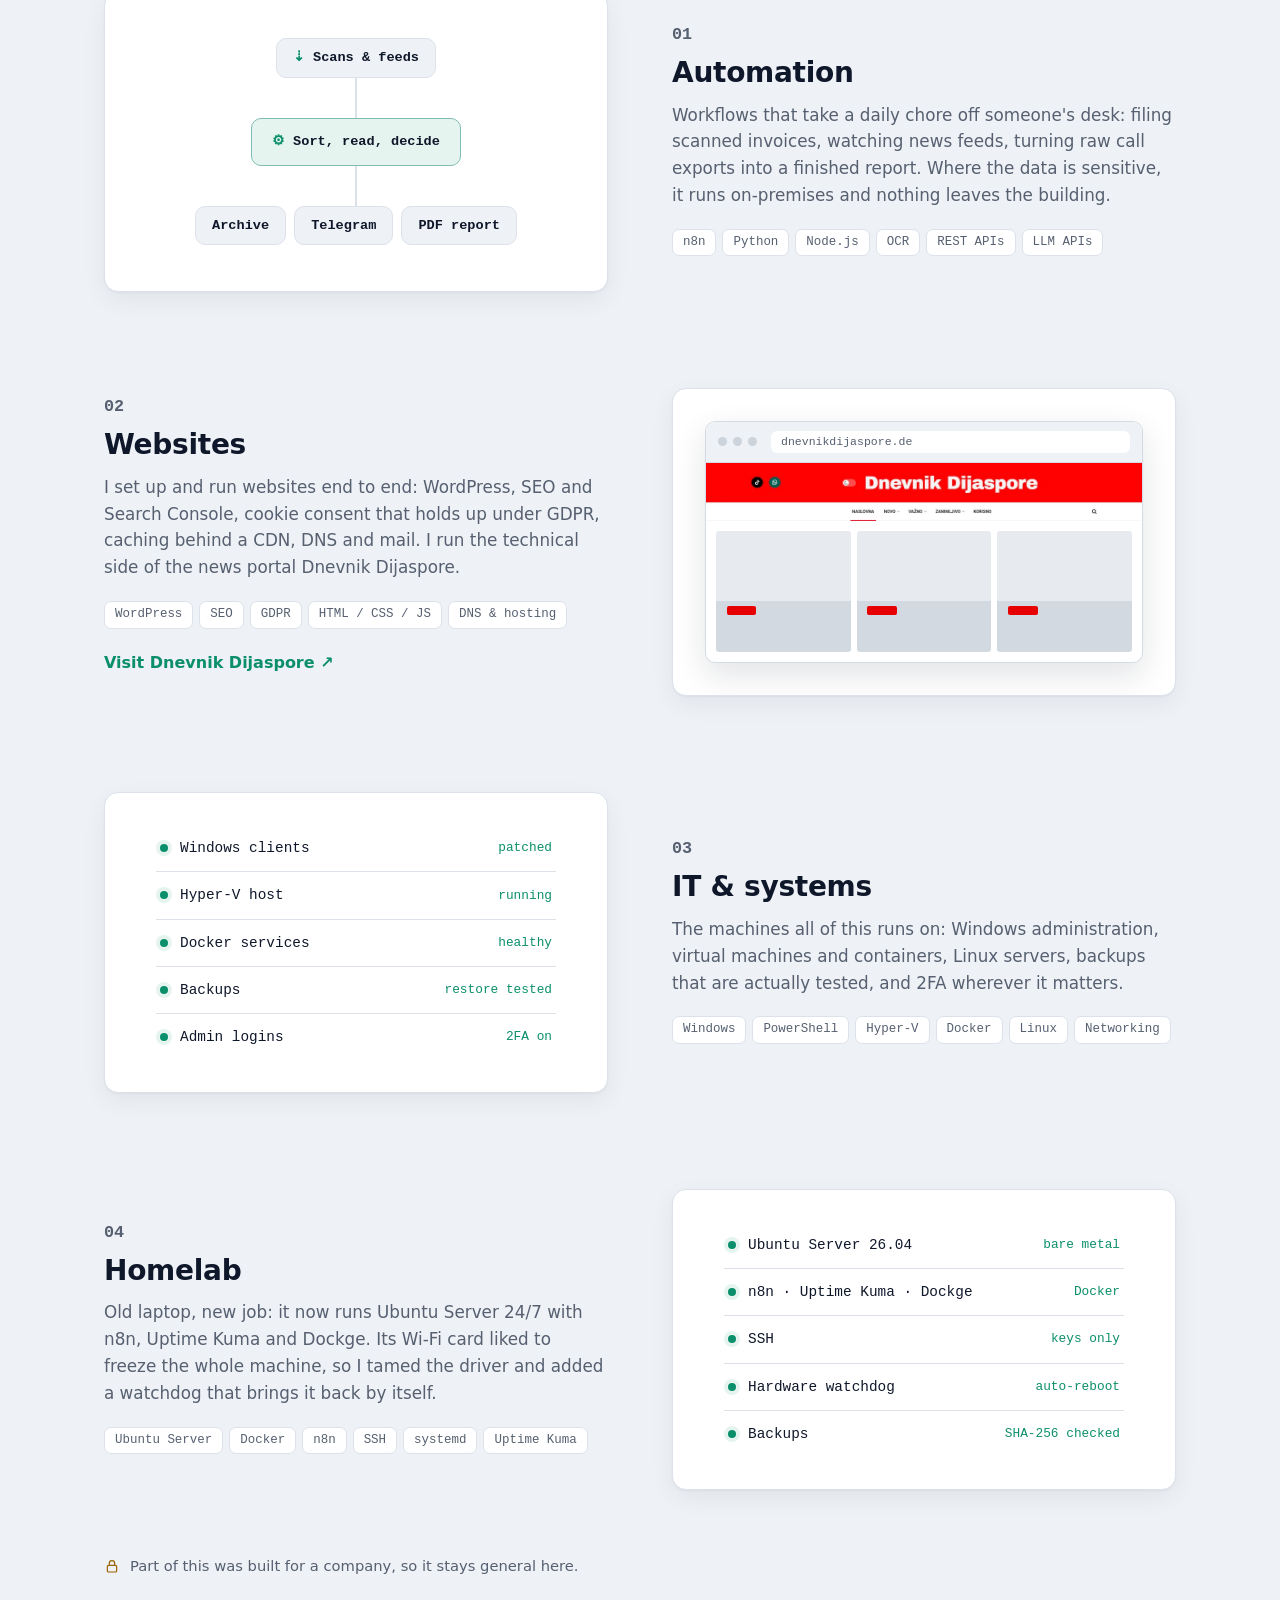
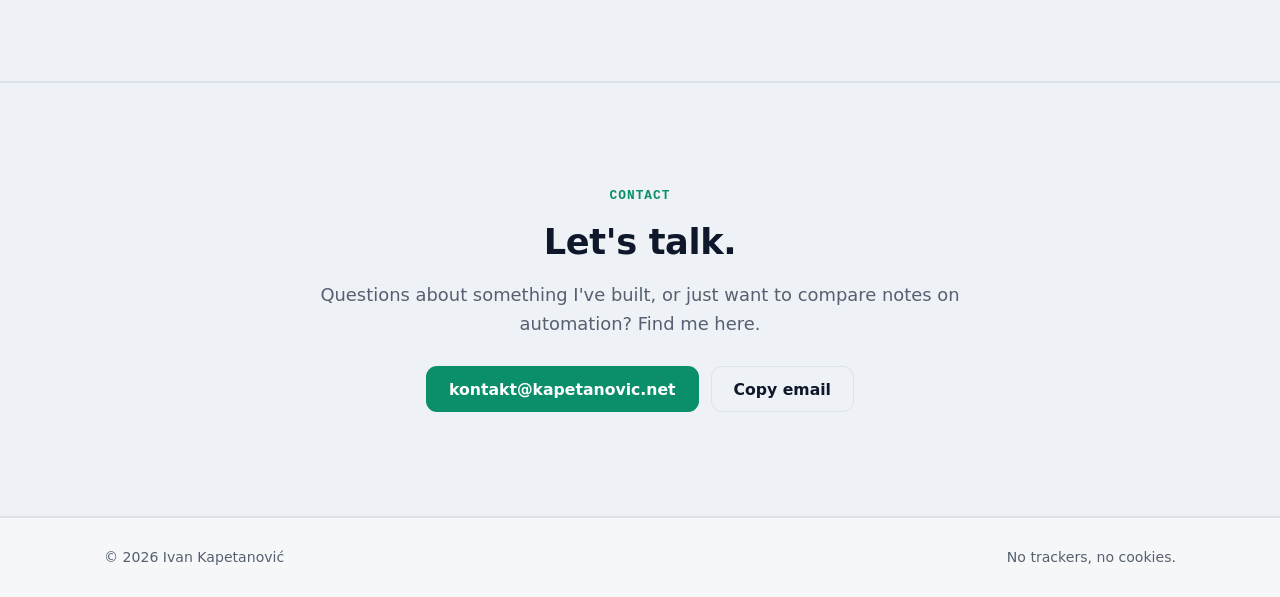
==== commit 2a6741fe: "Homelab text: less report-like Co-Authored-By: Claude Opus 5.5 <noreply@anthropic.com> Claude-Sessio" ====
--- a/index.html
+++ b/index.html
@@ -201,9 +201,9 @@
               <p class="work-num">04</p>
               <h3>Homelab</h3>
               <p>
-                An old HP laptop now runs Ubuntu Server 24/7 with n8n, Uptime Kuma and Dockge in Docker.
-                When its Wi-Fi card kept freezing the machine, I fixed the driver and added a watchdog
-                that reboots it on its own.
+                Old laptop, new job: it now runs Ubuntu Server 24/7 with n8n, Uptime Kuma and Dockge.
+                Its Wi-Fi card liked to freeze the whole machine, so I tamed the driver and added a
+                watchdog that brings it back by itself.
               </p>
               <ul class="tags"><li>Ubuntu Server</li><li>Docker</li><li>n8n</li><li>SSH</li><li>systemd</li><li>Uptime Kuma</li></ul>
             </div>
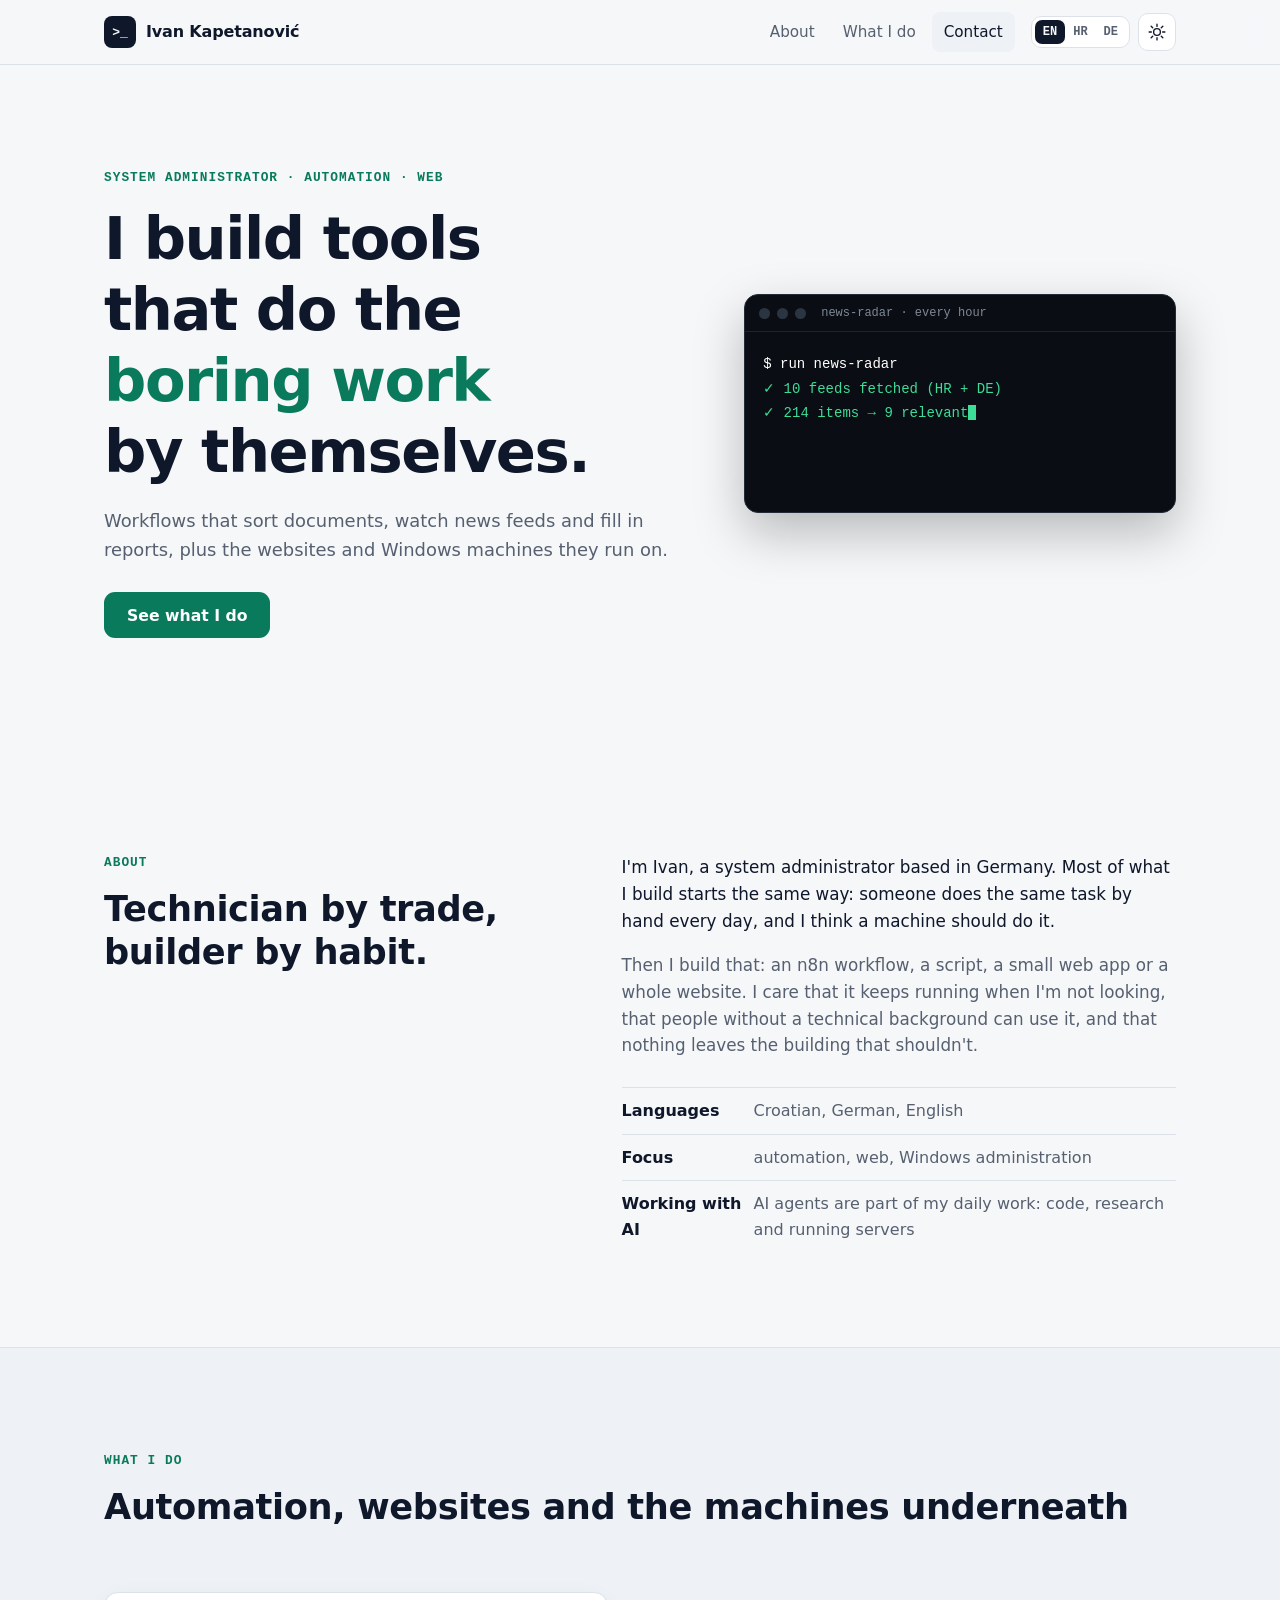
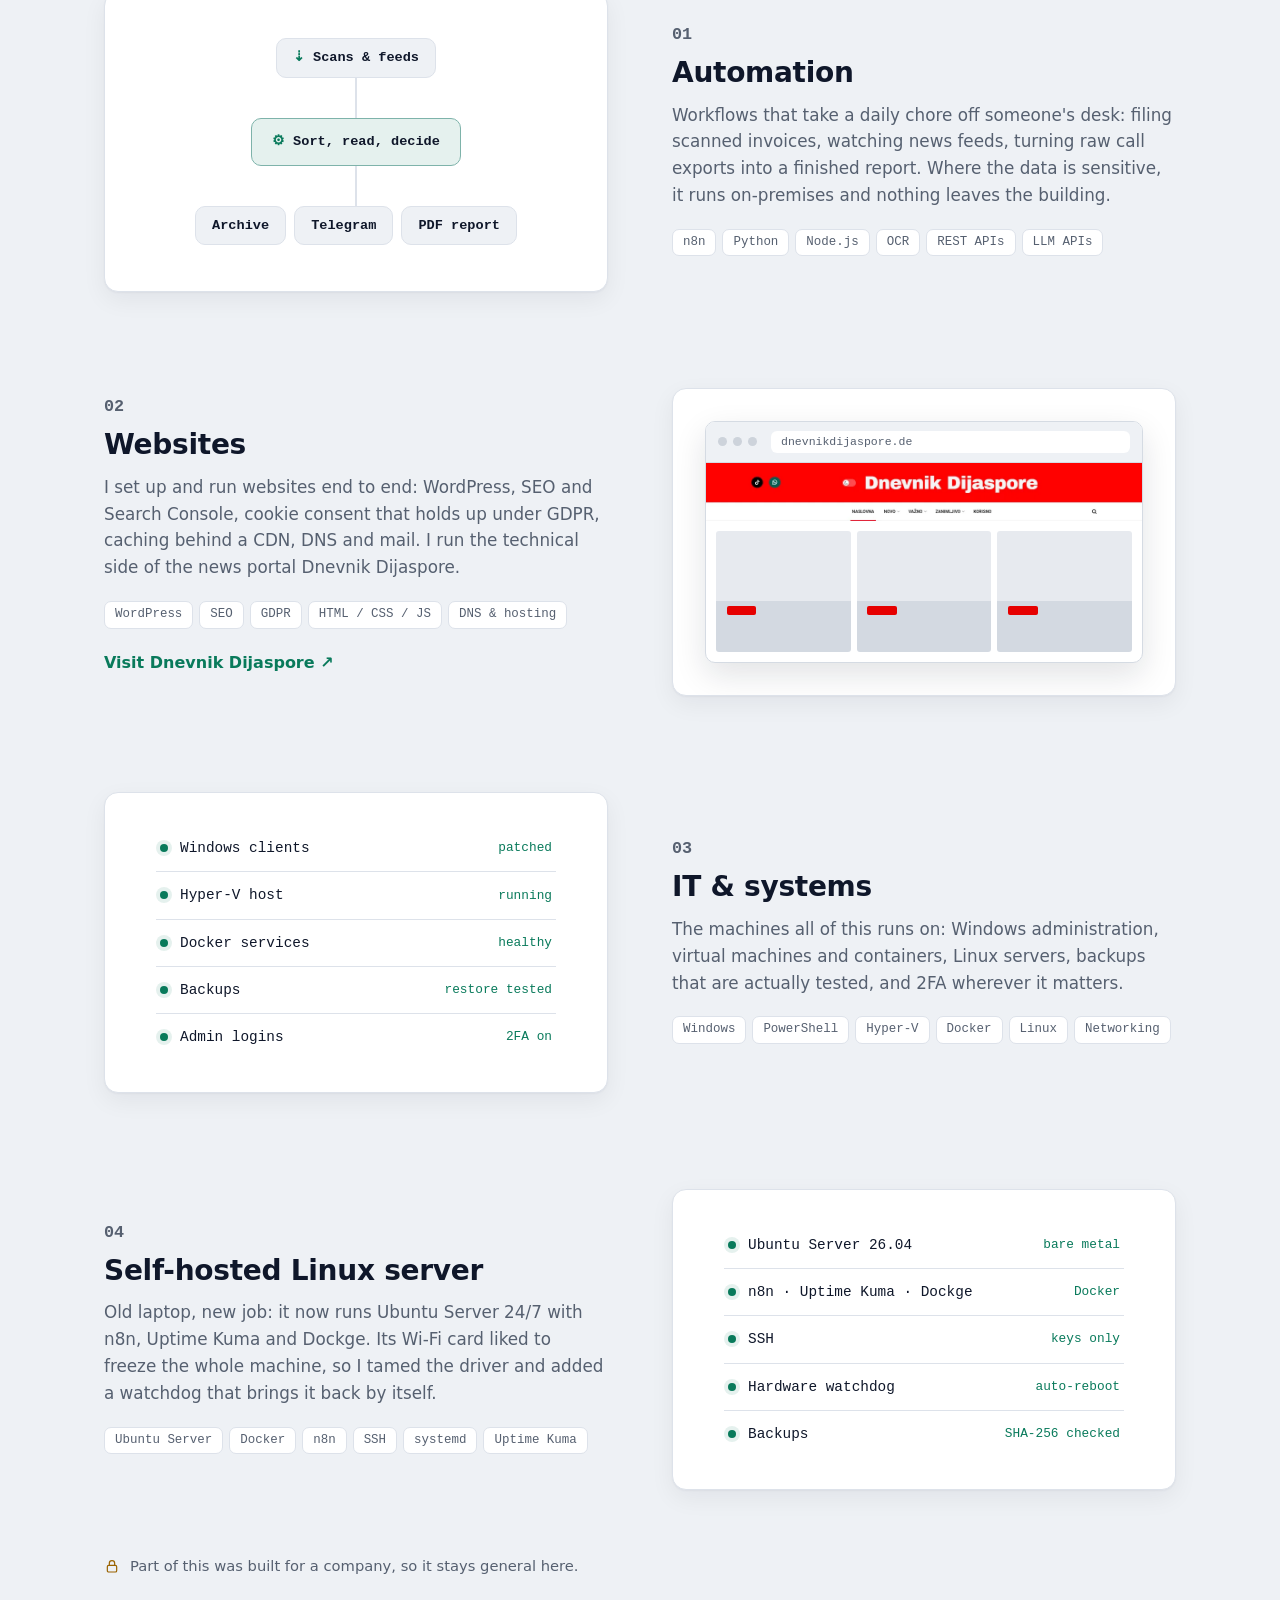
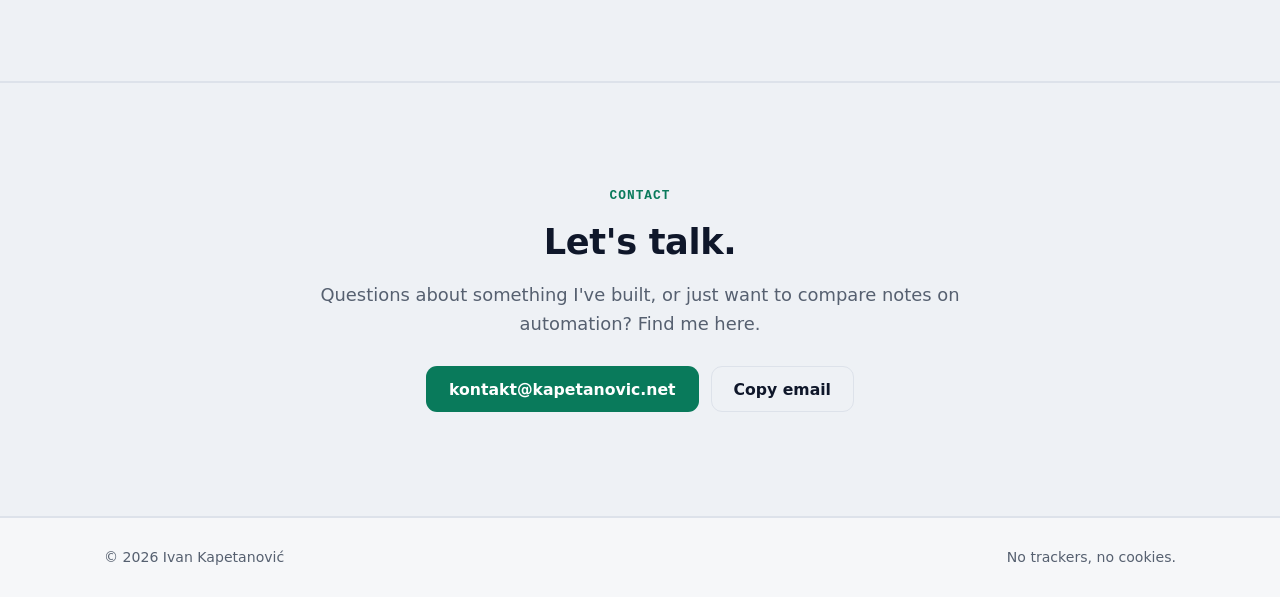
==== commit 5a4d4141: "System administrator title, rename homelab project, fix accent contrast (axe: 0 violations) Co-Autho" ====
--- a/index.html
+++ b/index.html
@@ -4,7 +4,7 @@
   <meta charset="utf-8">
   <meta name="viewport" content="width=device-width, initial-scale=1">
   <title>Ivan Kapetanović · IT & Automation</title>
-  <meta name="description" content="Portfolio of Ivan Kapetanović, IT technician: automation workflows, websites and Windows tools.">
+  <meta name="description" content="Portfolio of Ivan Kapetanović, system administrator: automation workflows, websites and Linux/Windows servers.">
   <meta name="author" content="Ivan Kapetanović">
   <meta name="theme-color" content="#f6f7f9" media="(prefers-color-scheme: light)">
   <meta name="theme-color" content="#0d1117" media="(prefers-color-scheme: dark)">
@@ -59,7 +59,7 @@
     <section class="hero">
       <div class="wrap hero-grid">
         <div class="hero-copy">
-          <p class="eyebrow">IT technician · Automation · Web</p>
+          <p class="eyebrow">System administrator · Automation · Web</p>
           <h1>I build tools that do the <span class="accent">boring work</span> by themselves.</h1>
           <p class="lead">
             Workflows that sort documents, watch news feeds and fill in reports, plus the websites
@@ -93,7 +93,7 @@
         </div>
         <div class="about-text">
           <p>
-            I'm Ivan, an IT technician based in Germany. Most of what I build starts
+            I'm Ivan, a system administrator based in Germany. Most of what I build starts
             the same way: someone does the same task by hand every day, and I think a machine
             should do it.
           </p>
@@ -199,7 +199,7 @@
             </div>
             <div class="work-copy">
               <p class="work-num">04</p>
-              <h3>Homelab</h3>
+              <h3>Self-hosted Linux server</h3>
               <p>
                 Old laptop, new job: it now runs Ubuntu Server 24/7 with n8n, Uptime Kuma and Dockge.
                 Its Wi-Fi card liked to freeze the whole machine, so I tamed the driver and added a
--- a/css/style.css
+++ b/css/style.css
@@ -6,10 +6,10 @@
   --text: #0f172a;
   --muted: #566070;
   --border: #dde2ea;
-  --accent: #0b8f6a;
-  --accent-strong: #087556;
+  --accent: #097a5b;
+  --accent-strong: #066a4d;
   --accent-ink: #ffffff;
-  --accent-soft: rgba(11, 143, 106, 0.1);
+  --accent-soft: rgba(9, 122, 91, 0.1);
   --warn: #9a6300;
   --warn-soft: rgba(201, 138, 20, 0.12);
   --shadow: 0 1px 2px rgba(15, 23, 42, 0.04), 0 8px 24px rgba(15, 23, 42, 0.06);
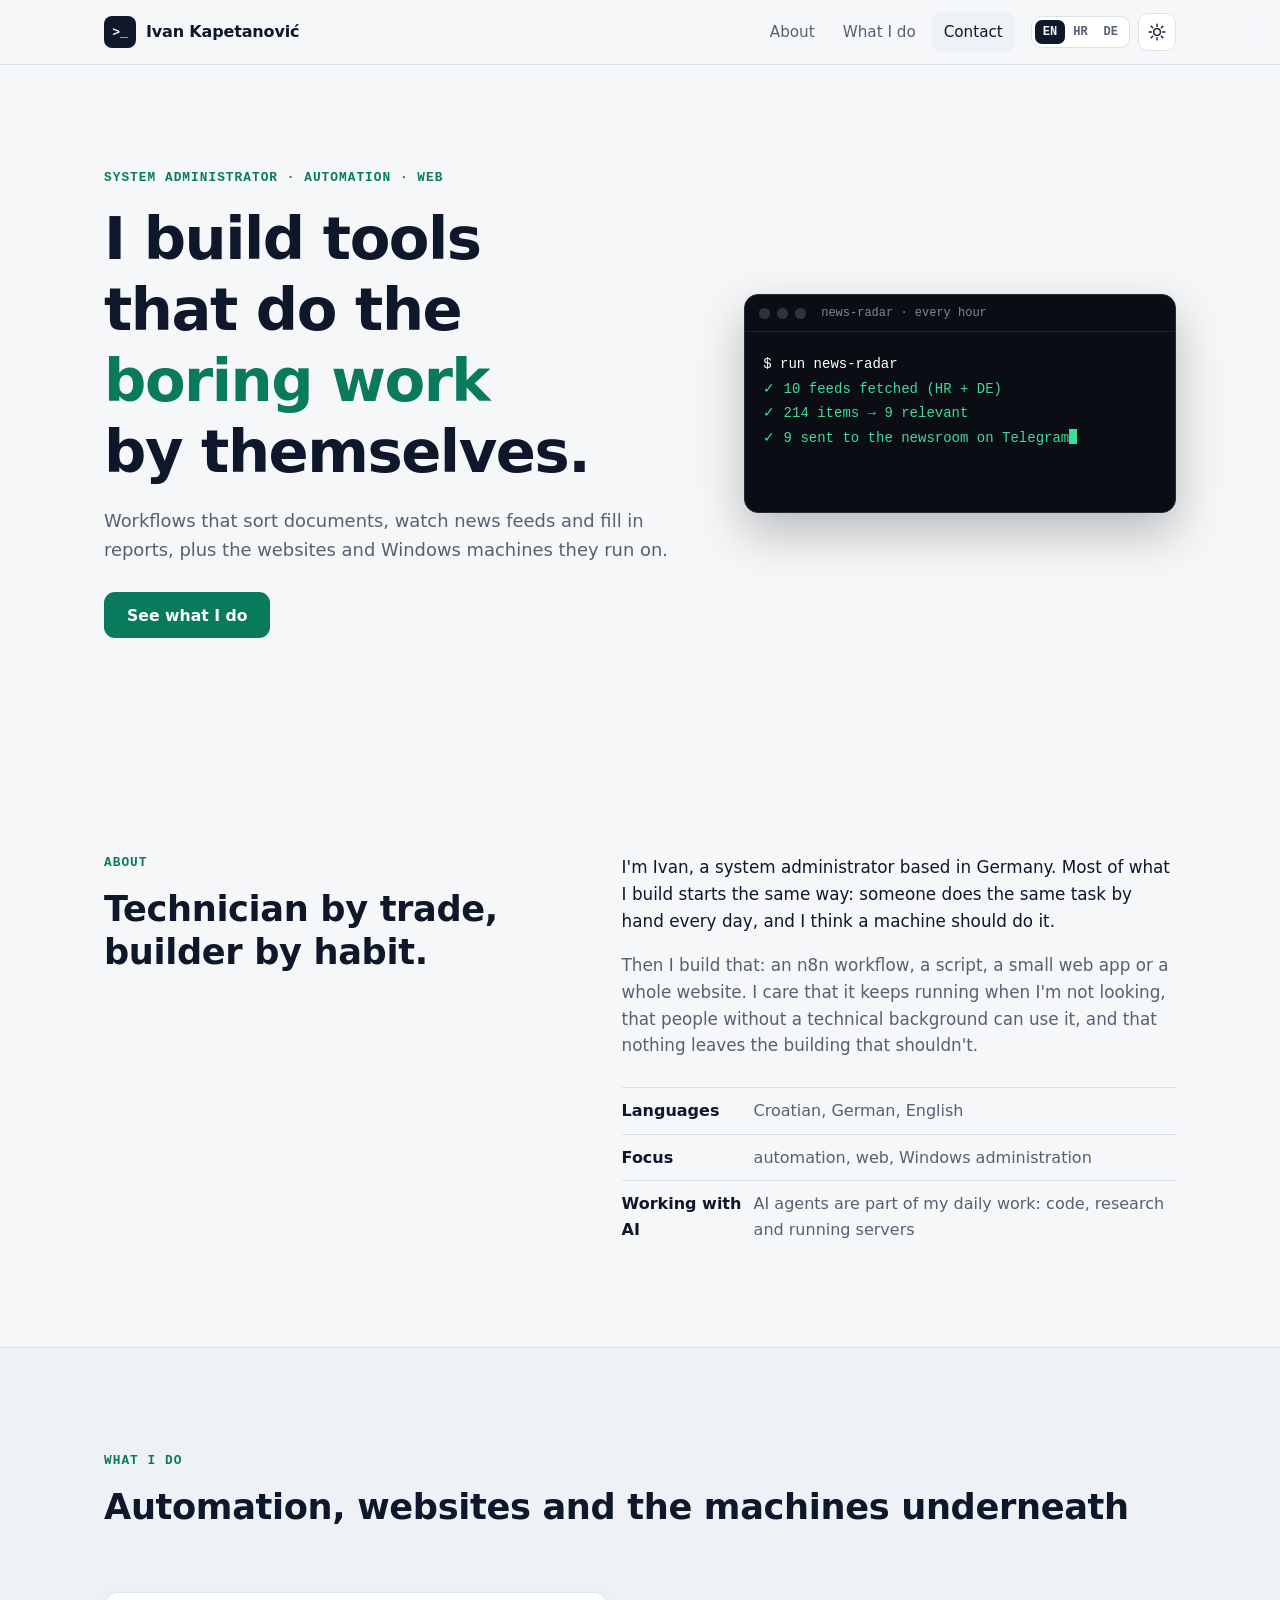
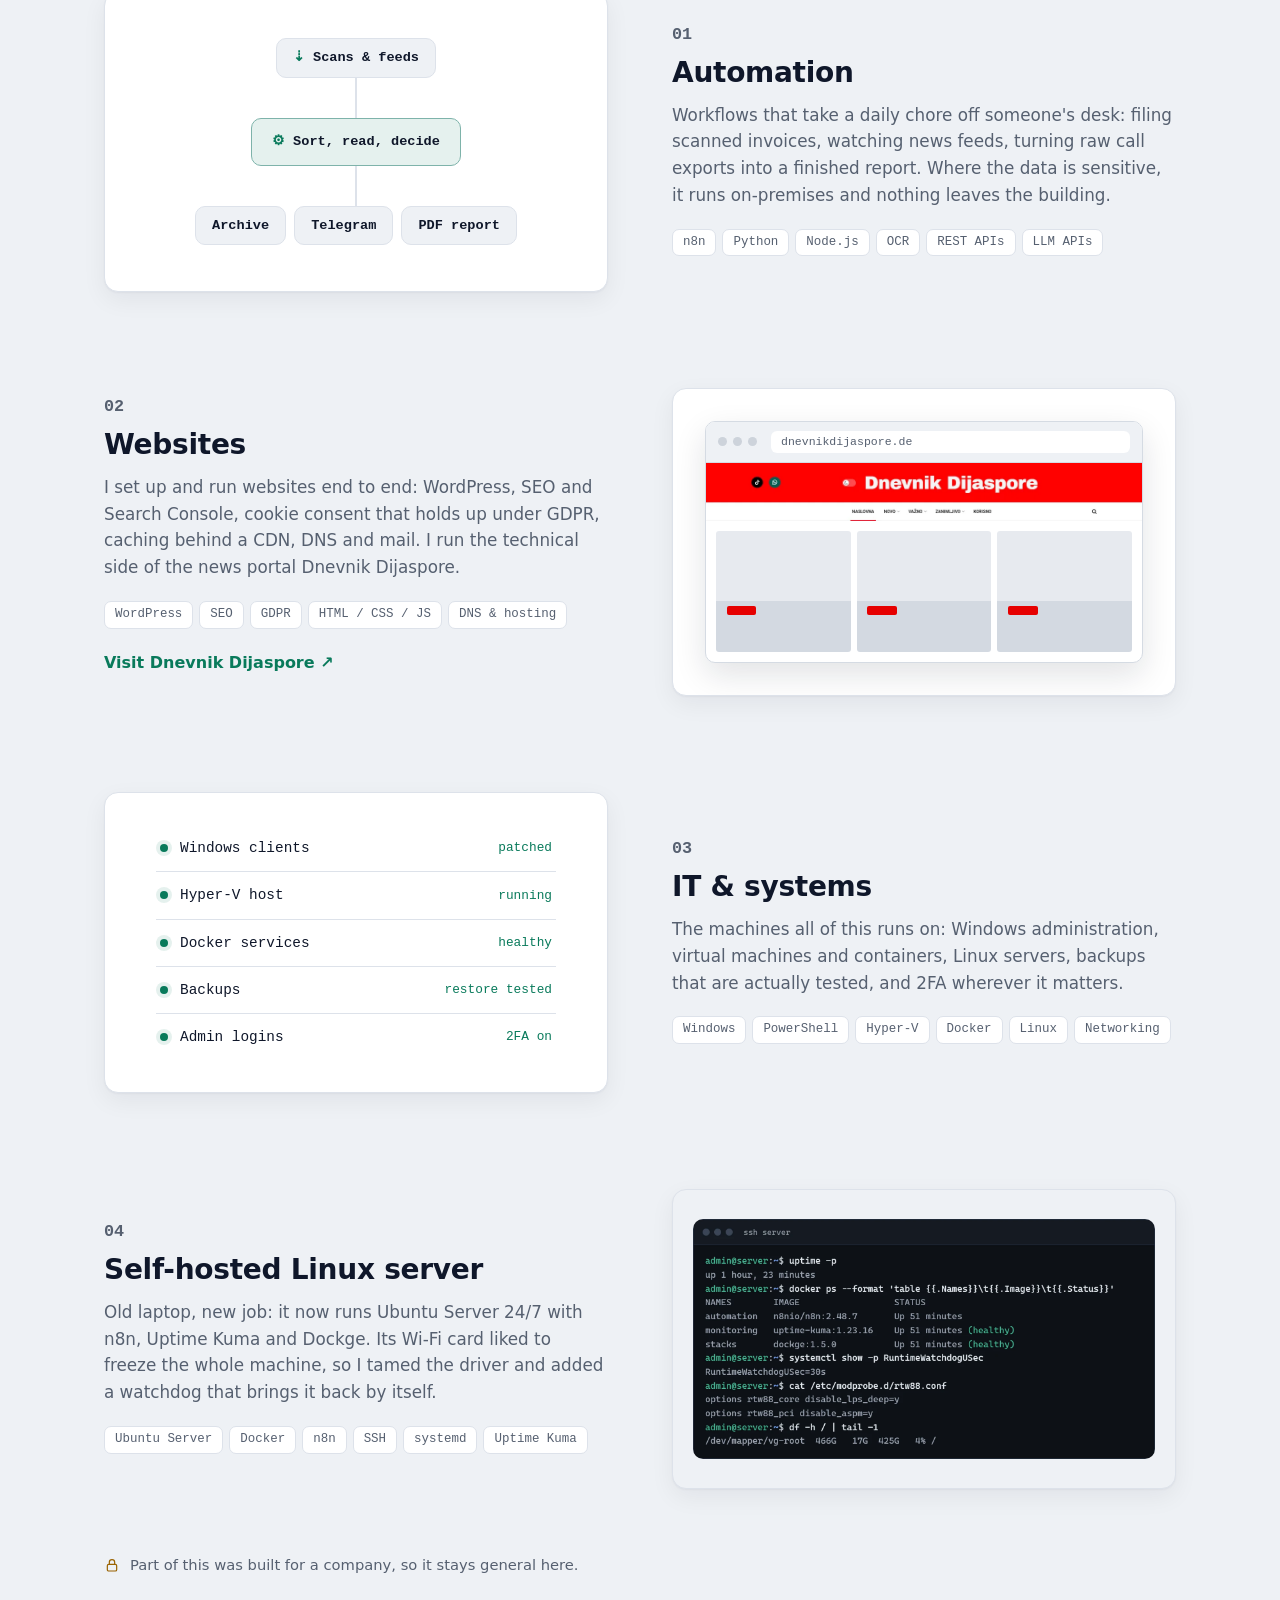
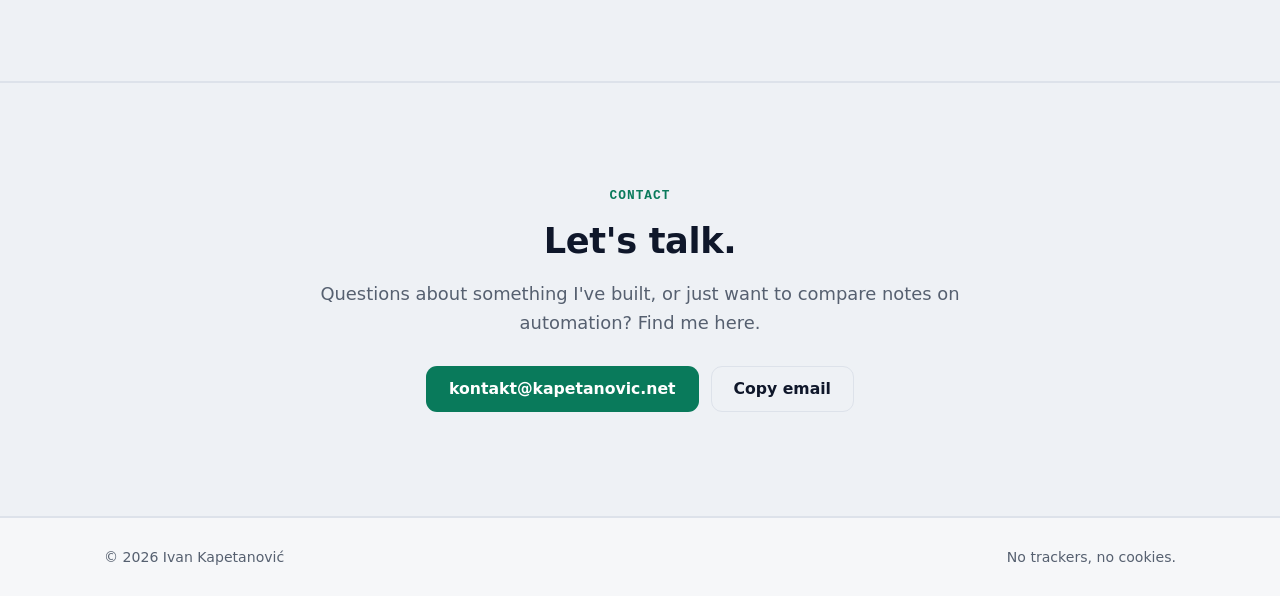
==== commit 10aa7a66: "Add anonymized server terminal screenshot to the Linux server project Co-Authored-By: Claude Opus 5." ====
--- a/index.html
+++ b/index.html
@@ -188,14 +188,8 @@
             </div>
           </article>
           <article class="work work-flip">
-            <div class="work-media media-status" aria-hidden="true">
-              <ul class="status">
-                <li><span class="ok"></span>Ubuntu Server 26.04<em>bare metal</em></li>
-                <li><span class="ok"></span>n8n · Uptime Kuma · Dockge<em>Docker</em></li>
-                <li><span class="ok"></span>SSH<em>keys only</em></li>
-                <li><span class="ok"></span>Hardware watchdog<em>auto-reboot</em></li>
-                <li><span class="ok"></span>Backups<em>SHA-256 checked</em></li>
-              </ul>
+            <div class="work-media media-shot">
+              <img src="assets/server-terminal.webp" width="1444" height="752" alt="Terminal on the server: containers running, hardware watchdog set, Wi-Fi driver fix (names anonymized)" loading="lazy" decoding="async">
             </div>
             <div class="work-copy">
               <p class="work-num">04</p>
--- a/css/style.css
+++ b/css/style.css
@@ -247,6 +247,8 @@
   background: var(--surface); border: 1px solid var(--border); border-radius: var(--radius); box-shadow: var(--shadow);
 }
 .work-media img { display: block; max-width: 100%; height: auto; }
+.media-shot { padding: 20px; background: var(--surface-alt); }
+.media-shot img { width: 100%; border-radius: 10px; }
 @media (max-width: 520px) { .work-media { min-height: 240px; padding: 20px; } }
 .work-num { font: 600 0.8rem/1 var(--mono); color: var(--accent); margin-bottom: 12px; }
 .work-copy h3 { font-size: clamp(1.4rem, 2.4vw, 1.75rem); margin-bottom: 12px; }
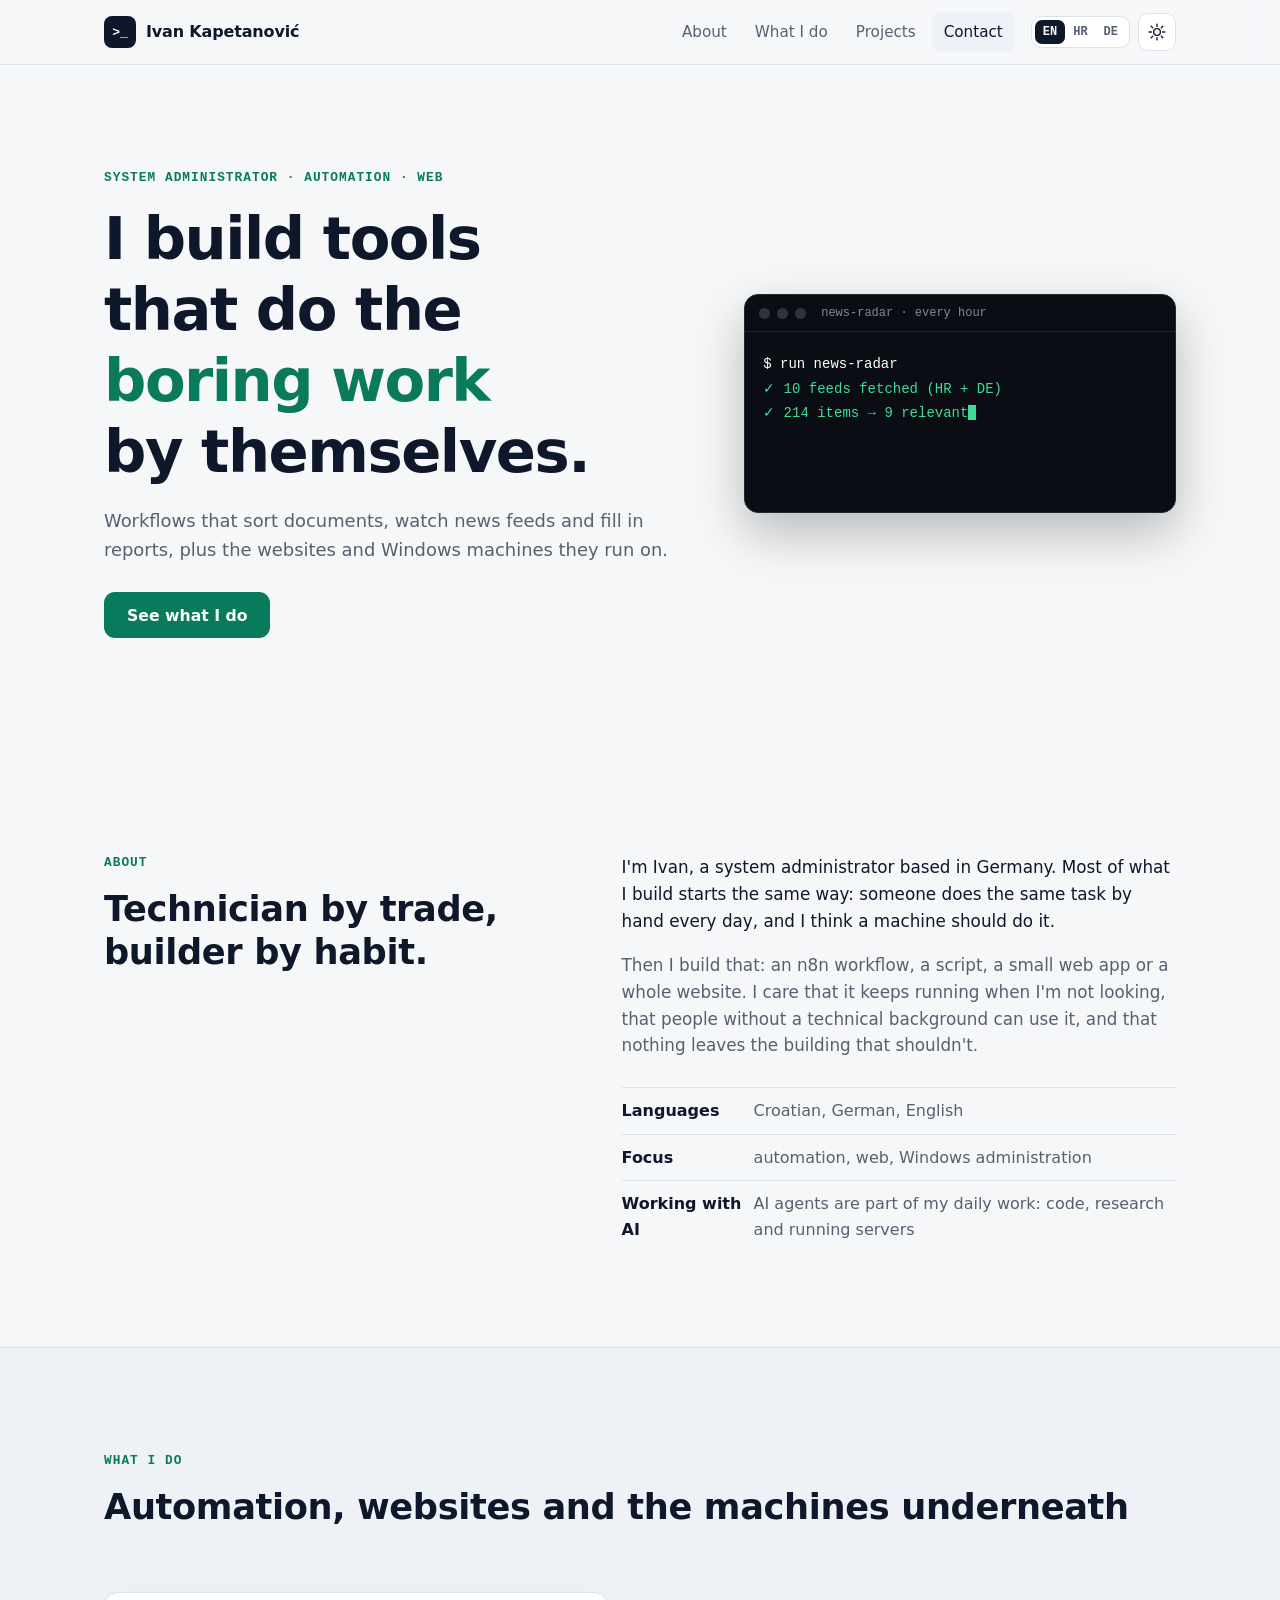
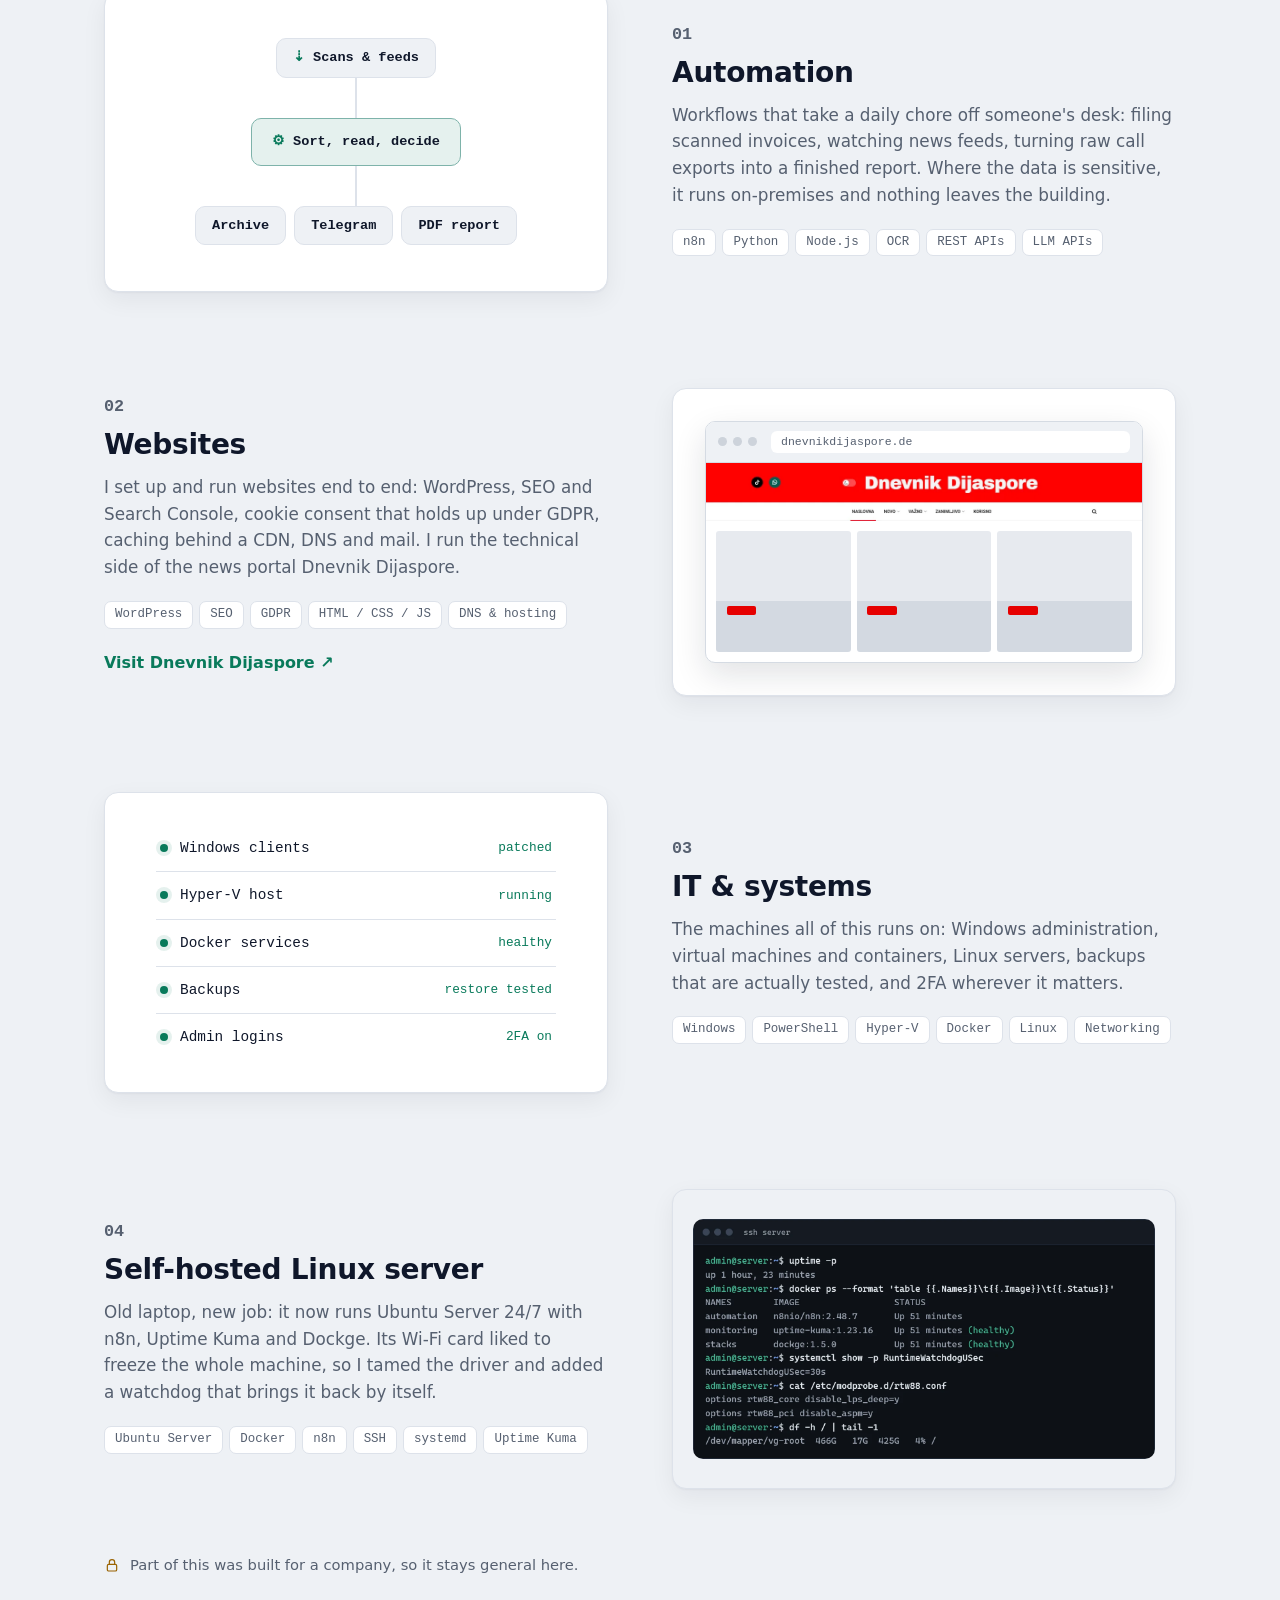
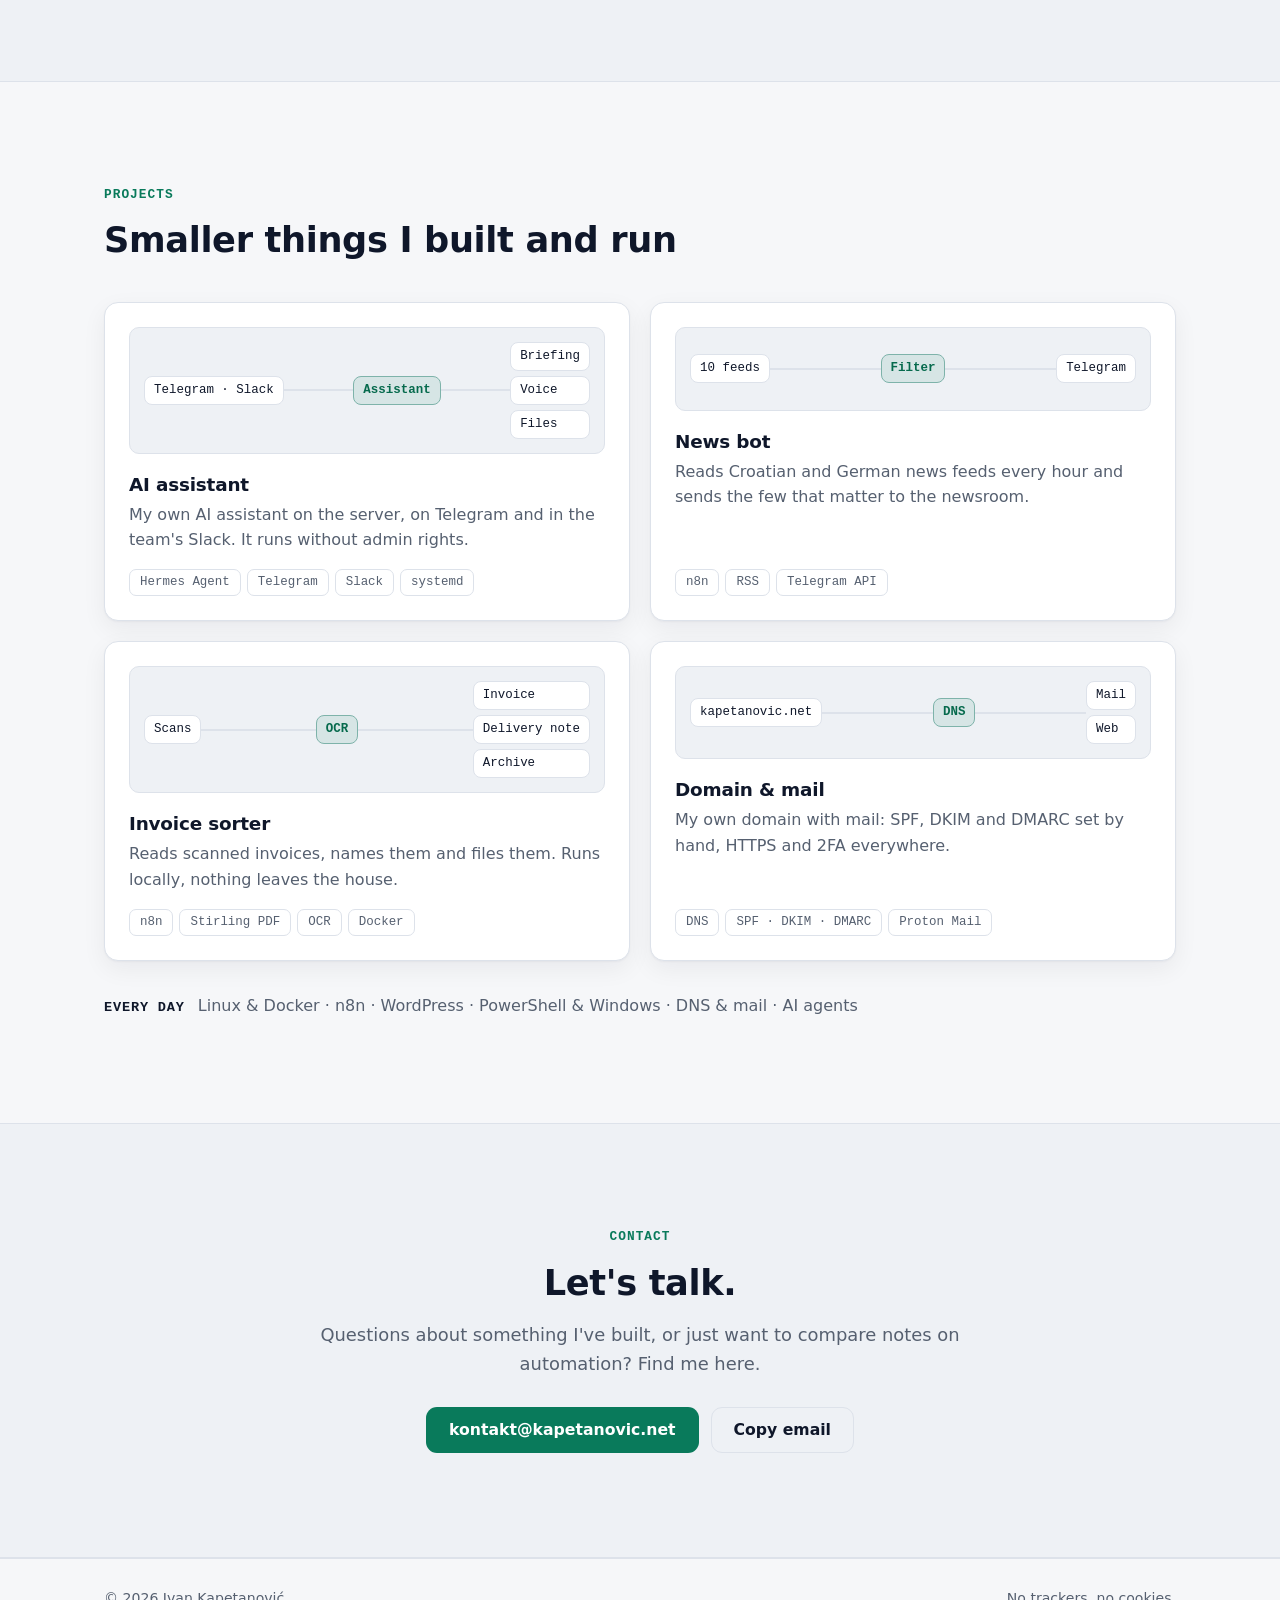
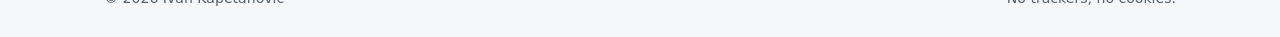
==== commit 81033b6e: "Add Projects section: AI assistant, news bot, invoice sorter, domain & mail (axe: 0 violations, no o" ====
--- a/index.html
+++ b/index.html
@@ -34,6 +34,7 @@
       <nav class="nav" id="nav" aria-label="Main">
         <a href="#about">About</a>
         <a href="#work">What I do</a>
+        <a href="#projects">Projects</a>
         <a href="#contact">Contact</a>
       </nav>
 
@@ -211,6 +212,57 @@
       </div>
     </section>
 
+    <!-- PROJECTS -->
+    <section class="section" id="projects">
+      <div class="wrap">
+        <p class="kicker">Projects</p>
+        <h2>Smaller things I built and run</h2>
+        <div class="proj-grid">
+          <article class="proj">
+            <div class="pflow" aria-hidden="true">
+              <span class="pf-node">Telegram · Slack</span><span class="pf-line"><i></i></span>
+              <span class="pf-node pf-main">Assistant</span><span class="pf-line"><i></i></span>
+              <span class="pf-outs"><span class="pf-node">Briefing</span><span class="pf-node">Voice</span><span class="pf-node">Files</span></span>
+            </div>
+            <h3>AI assistant</h3>
+            <p>My own AI assistant on the server, on Telegram and in the team's Slack. It runs without admin rights.</p>
+            <ul class="tags"><li>Hermes Agent</li><li>Telegram</li><li>Slack</li><li>systemd</li></ul>
+          </article>
+          <article class="proj">
+            <div class="pflow" aria-hidden="true">
+              <span class="pf-node">10 feeds</span><span class="pf-line"><i></i></span>
+              <span class="pf-node pf-main">Filter</span><span class="pf-line"><i></i></span>
+              <span class="pf-outs"><span class="pf-node">Telegram</span></span>
+            </div>
+            <h3>News bot</h3>
+            <p>Reads Croatian and German news feeds every hour and sends the few that matter to the newsroom.</p>
+            <ul class="tags"><li>n8n</li><li>RSS</li><li>Telegram API</li></ul>
+          </article>
+          <article class="proj">
+            <div class="pflow" aria-hidden="true">
+              <span class="pf-node">Scans</span><span class="pf-line"><i></i></span>
+              <span class="pf-node pf-main">OCR</span><span class="pf-line"><i></i></span>
+              <span class="pf-outs"><span class="pf-node">Invoice</span><span class="pf-node">Delivery note</span><span class="pf-node">Archive</span></span>
+            </div>
+            <h3>Invoice sorter</h3>
+            <p>Reads scanned invoices, names them and files them. Runs locally, nothing leaves the house.</p>
+            <ul class="tags"><li>n8n</li><li>Stirling PDF</li><li>OCR</li><li>Docker</li></ul>
+          </article>
+          <article class="proj">
+            <div class="pflow" aria-hidden="true">
+              <span class="pf-node">kapetanovic.net</span><span class="pf-line"><i></i></span>
+              <span class="pf-node pf-main">DNS</span><span class="pf-line"><i></i></span>
+              <span class="pf-outs"><span class="pf-node">Mail</span><span class="pf-node">Web</span></span>
+            </div>
+            <h3>Domain & mail</h3>
+            <p>My own domain with mail: SPF, DKIM and DMARC set by hand, HTTPS and 2FA everywhere.</p>
+            <ul class="tags"><li>DNS</li><li>SPF · DKIM · DMARC</li><li>Proton Mail</li></ul>
+          </article>
+        </div>
+        <p class="toolset"><strong>Every day</strong> Linux &amp; Docker · n8n · WordPress · PowerShell &amp; Windows · DNS &amp; mail · AI agents</p>
+      </div>
+    </section>
+
     <!-- CONTACT -->
     <section class="section section-alt contact" id="contact">
       <div class="wrap contact-inner">
--- a/css/style.css
+++ b/css/style.css
@@ -315,3 +315,24 @@
   html { scroll-behavior: auto; }
   *, *::before, *::after { transition: none !important; animation: none !important; }
 }
+
+/* Projects */
+.proj-grid { display: grid; gap: 20px; margin-top: 40px; }
+@media (min-width: 760px) { .proj-grid { grid-template-columns: 1fr 1fr; } }
+.proj { background: var(--surface); border: 1px solid var(--border); border-radius: var(--radius); box-shadow: var(--shadow); padding: 24px; display: flex; flex-direction: column; }
+.proj h3 { font-size: 1.15rem; margin: 20px 0 6px; }
+.proj p { color: var(--muted); margin: 0 0 16px; }
+.proj .tags { margin-top: auto; }
+.pflow { display: flex; align-items: center; min-height: 84px; padding: 14px; border-radius: 10px; background: var(--surface-alt); border: 1px solid var(--border); font: 500 0.78rem/1.2 var(--mono); }
+.pf-node { padding: 6px 9px; border-radius: 8px; background: var(--surface); border: 1px solid var(--border); white-space: nowrap; }
+.pf-main { background: var(--accent-soft); border-color: color-mix(in srgb, var(--accent) 45%, var(--border)); color: var(--accent-strong); font-weight: 700; }
+.pf-outs { display: flex; flex-direction: column; gap: 5px; }
+.pf-line { position: relative; flex: 1 1 18px; min-width: 14px; height: 2px; background: var(--border); overflow: hidden; }
+.pf-line i { position: absolute; top: 0; left: -12px; width: 12px; height: 2px; background: var(--accent); animation: pf-pulse 3s linear infinite; }
+.pf-line + .pf-main + .pf-line i { animation-delay: 1.5s; }
+@keyframes pf-pulse { to { transform: translateX(160px); } }
+.toolset { margin: 32px 0 0; color: var(--muted); }
+.toolset strong { color: var(--text); margin-right: 8px; font-family: var(--mono); font-size: 0.85rem; text-transform: uppercase; letter-spacing: .06em; }
+.proj-grid > *, .pflow, .pf-outs { min-width: 0; }
+@media (max-width: 420px) { .pflow { font-size: 0.68rem; padding: 10px; } .pf-node { padding: 5px 6px; white-space: normal; overflow-wrap: anywhere; } .pf-line { min-width: 8px; } }
+@media (prefers-reduced-motion: reduce) { .pf-line i { animation: none; display: none; } }
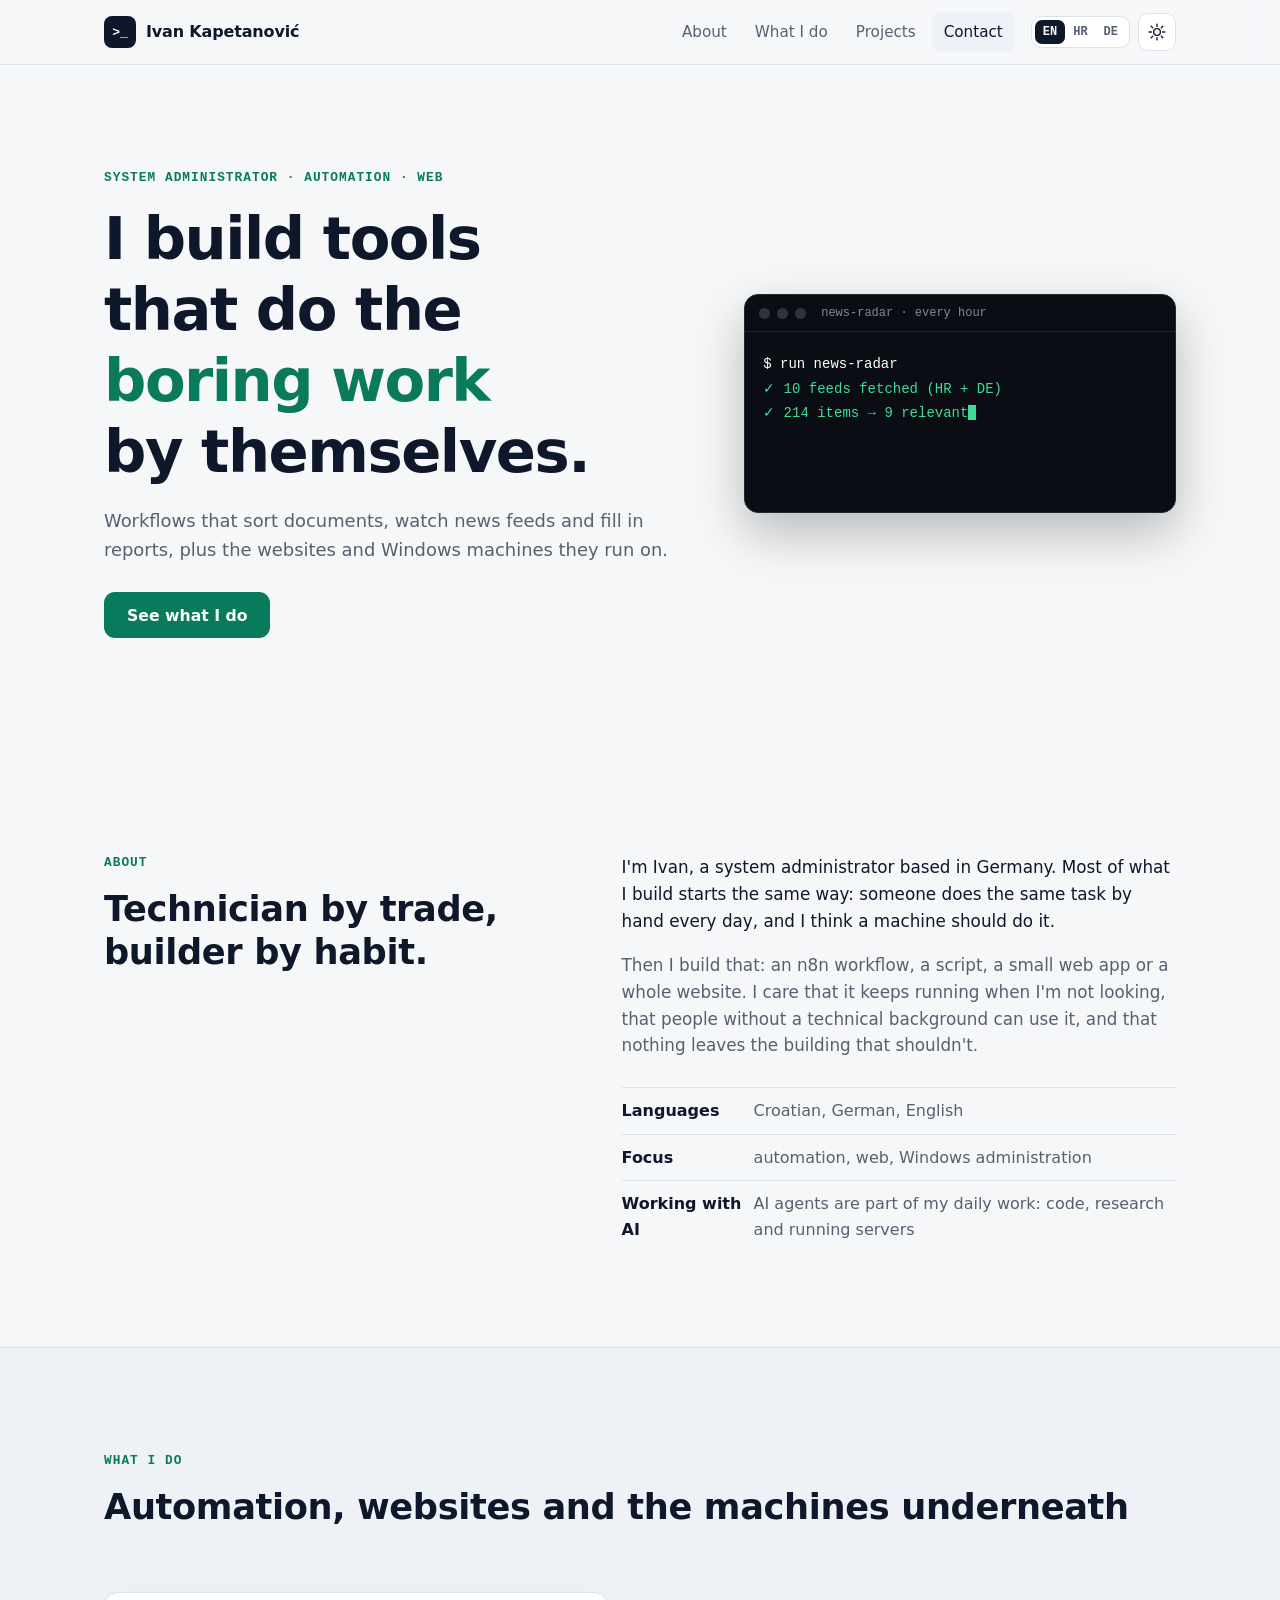
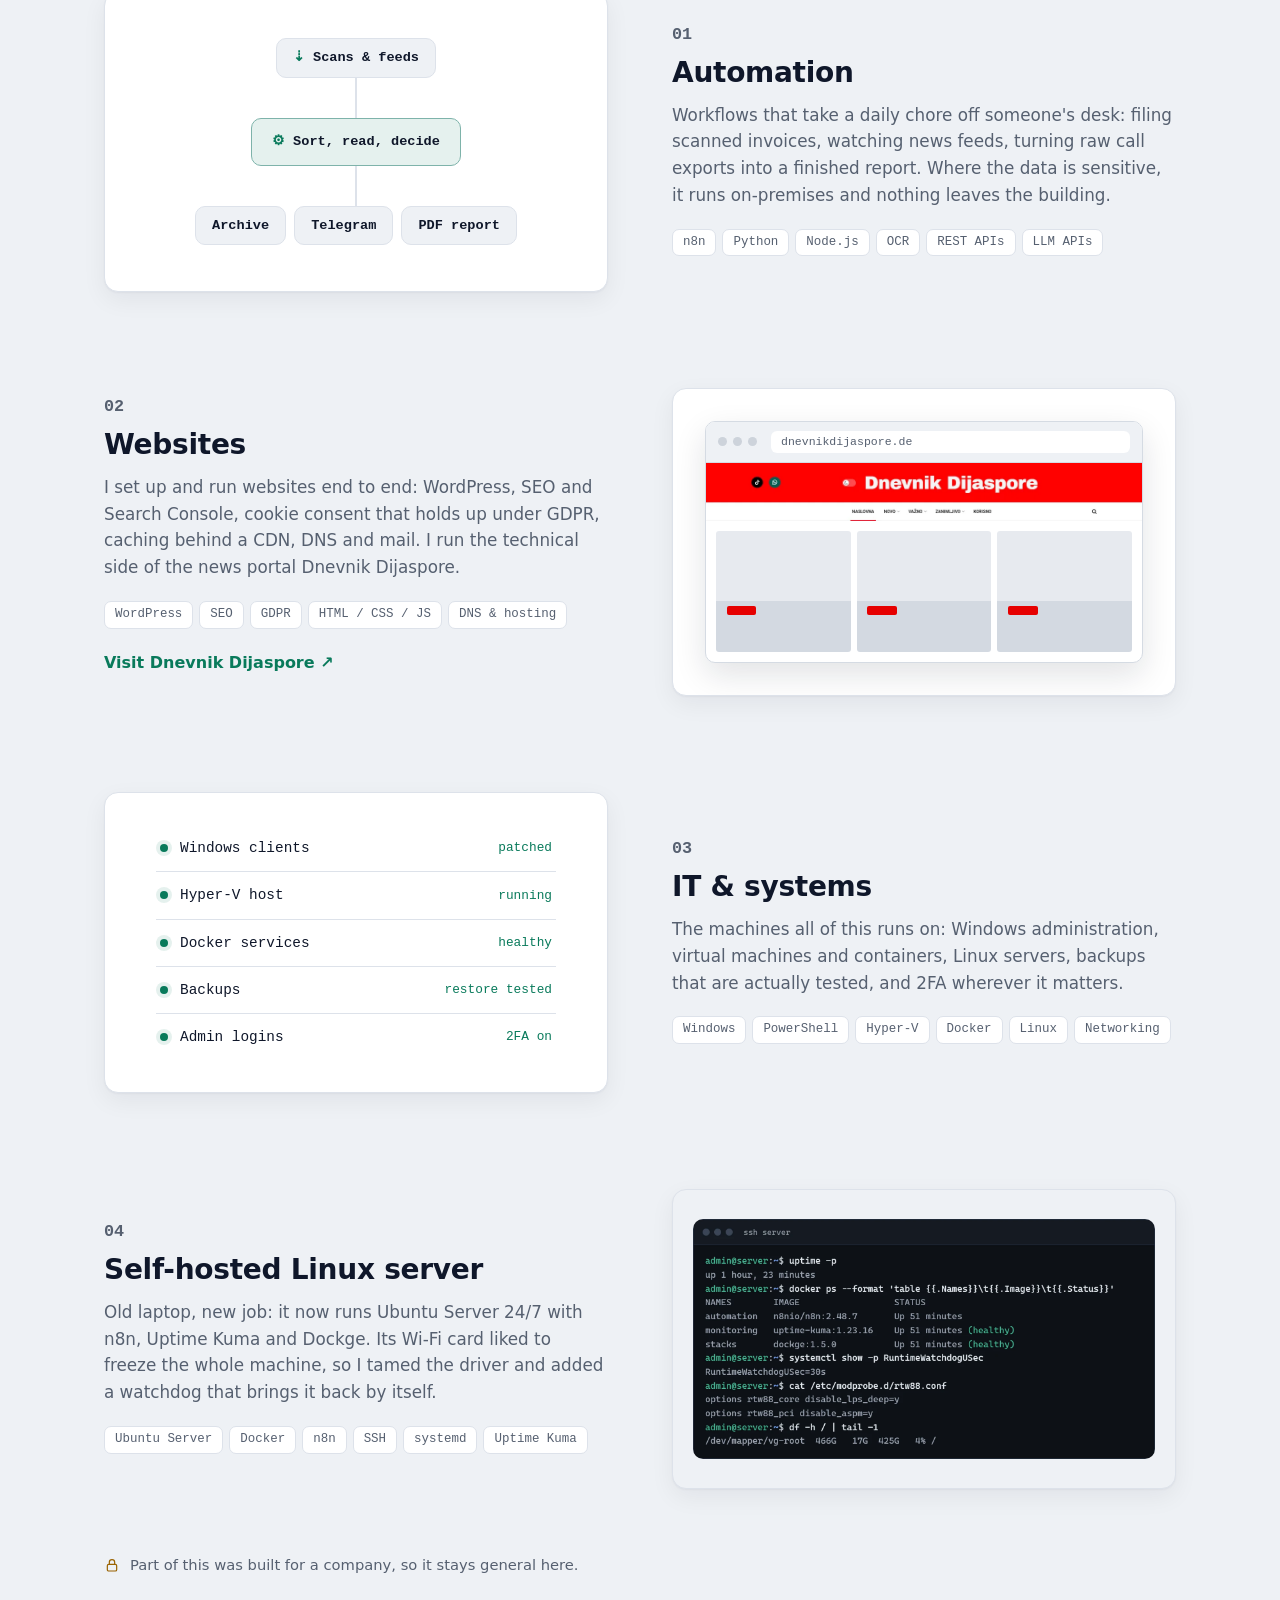
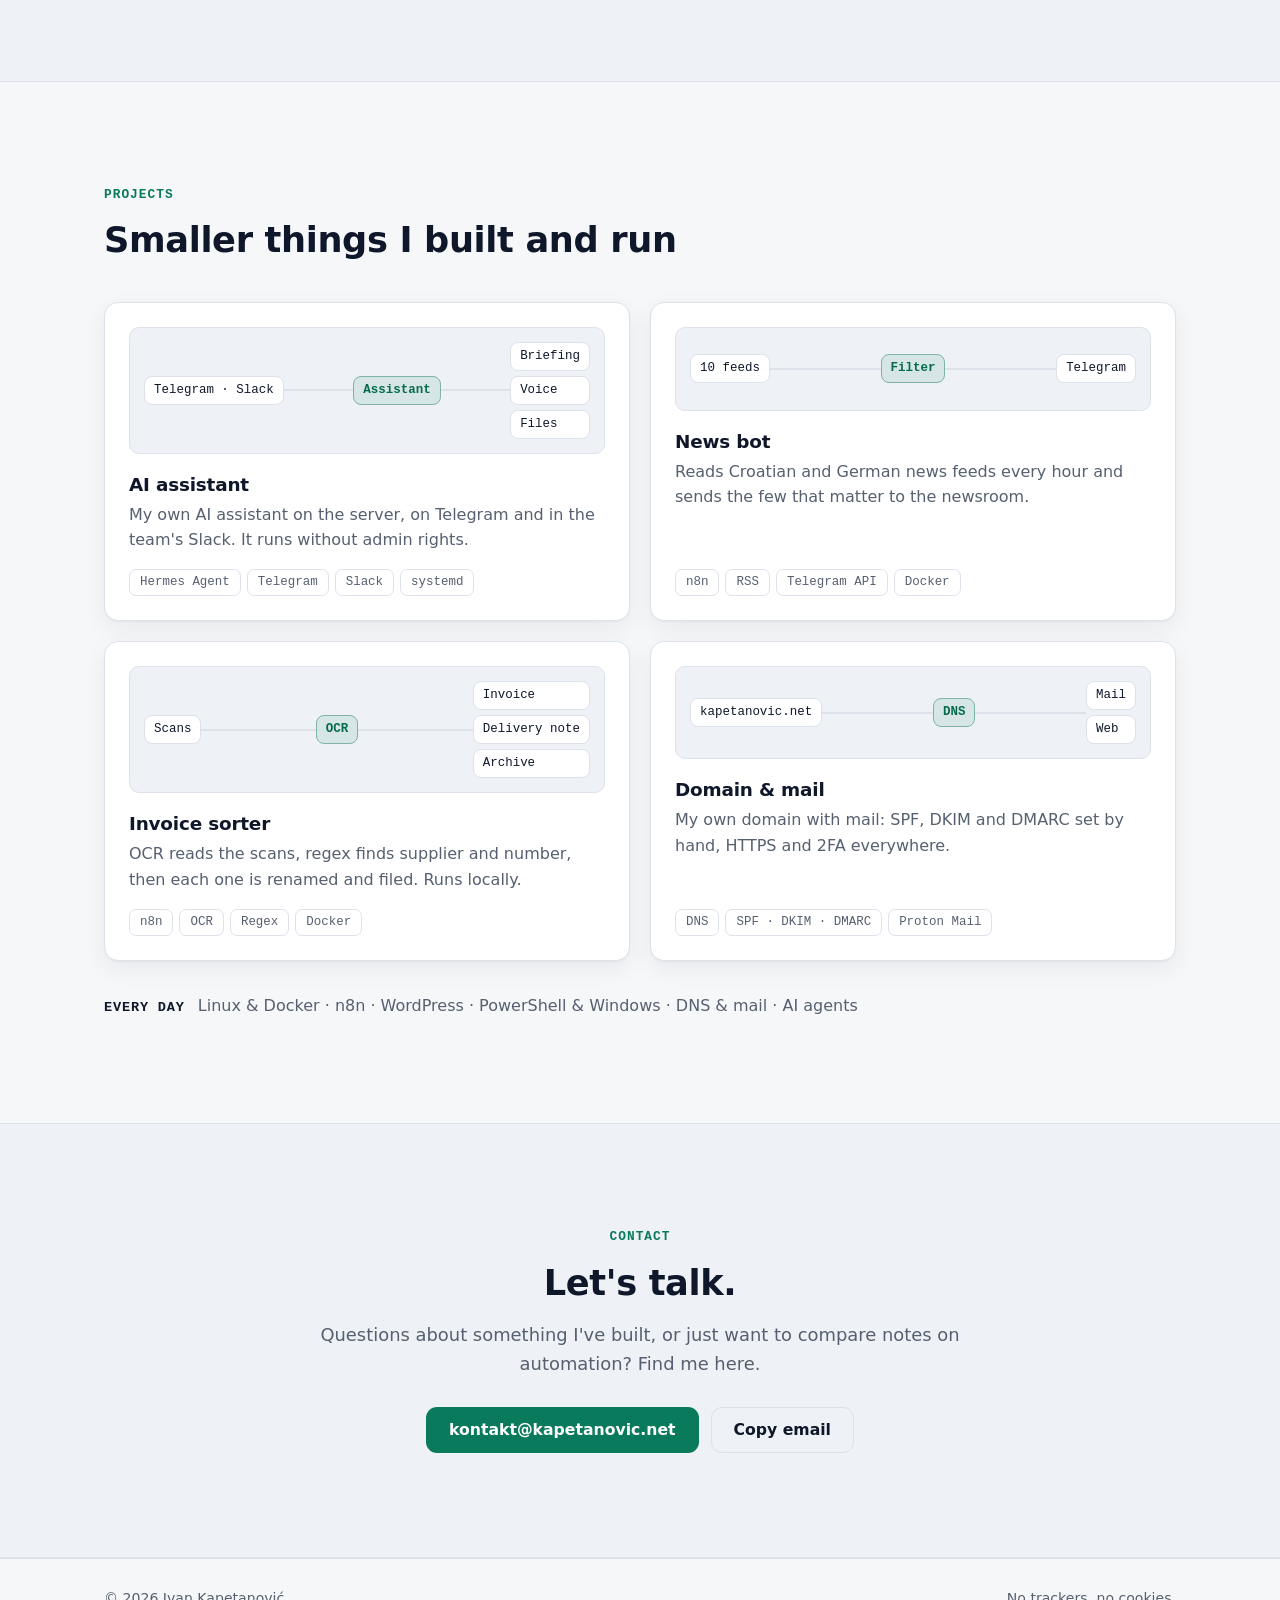
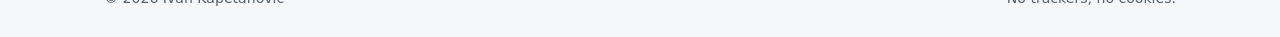
==== commit 16e51191: "Invoice sorter: regex + Docker tags; Docker on news bot Co-Authored-By: Claude Opus 5.5 <noreply@ant" ====
--- a/index.html
+++ b/index.html
@@ -236,7 +236,7 @@
             </div>
             <h3>News bot</h3>
             <p>Reads Croatian and German news feeds every hour and sends the few that matter to the newsroom.</p>
-            <ul class="tags"><li>n8n</li><li>RSS</li><li>Telegram API</li></ul>
+            <ul class="tags"><li>n8n</li><li>RSS</li><li>Telegram API</li><li>Docker</li></ul>
           </article>
           <article class="proj">
             <div class="pflow" aria-hidden="true">
@@ -245,8 +245,8 @@
               <span class="pf-outs"><span class="pf-node">Invoice</span><span class="pf-node">Delivery note</span><span class="pf-node">Archive</span></span>
             </div>
             <h3>Invoice sorter</h3>
-            <p>Reads scanned invoices, names them and files them. Runs locally, nothing leaves the house.</p>
-            <ul class="tags"><li>n8n</li><li>Stirling PDF</li><li>OCR</li><li>Docker</li></ul>
+            <p>OCR reads the scans, regex finds supplier and number, then each one is renamed and filed. Runs locally.</p>
+            <ul class="tags"><li>n8n</li><li>OCR</li><li>Regex</li><li>Docker</li></ul>
           </article>
           <article class="proj">
             <div class="pflow" aria-hidden="true">
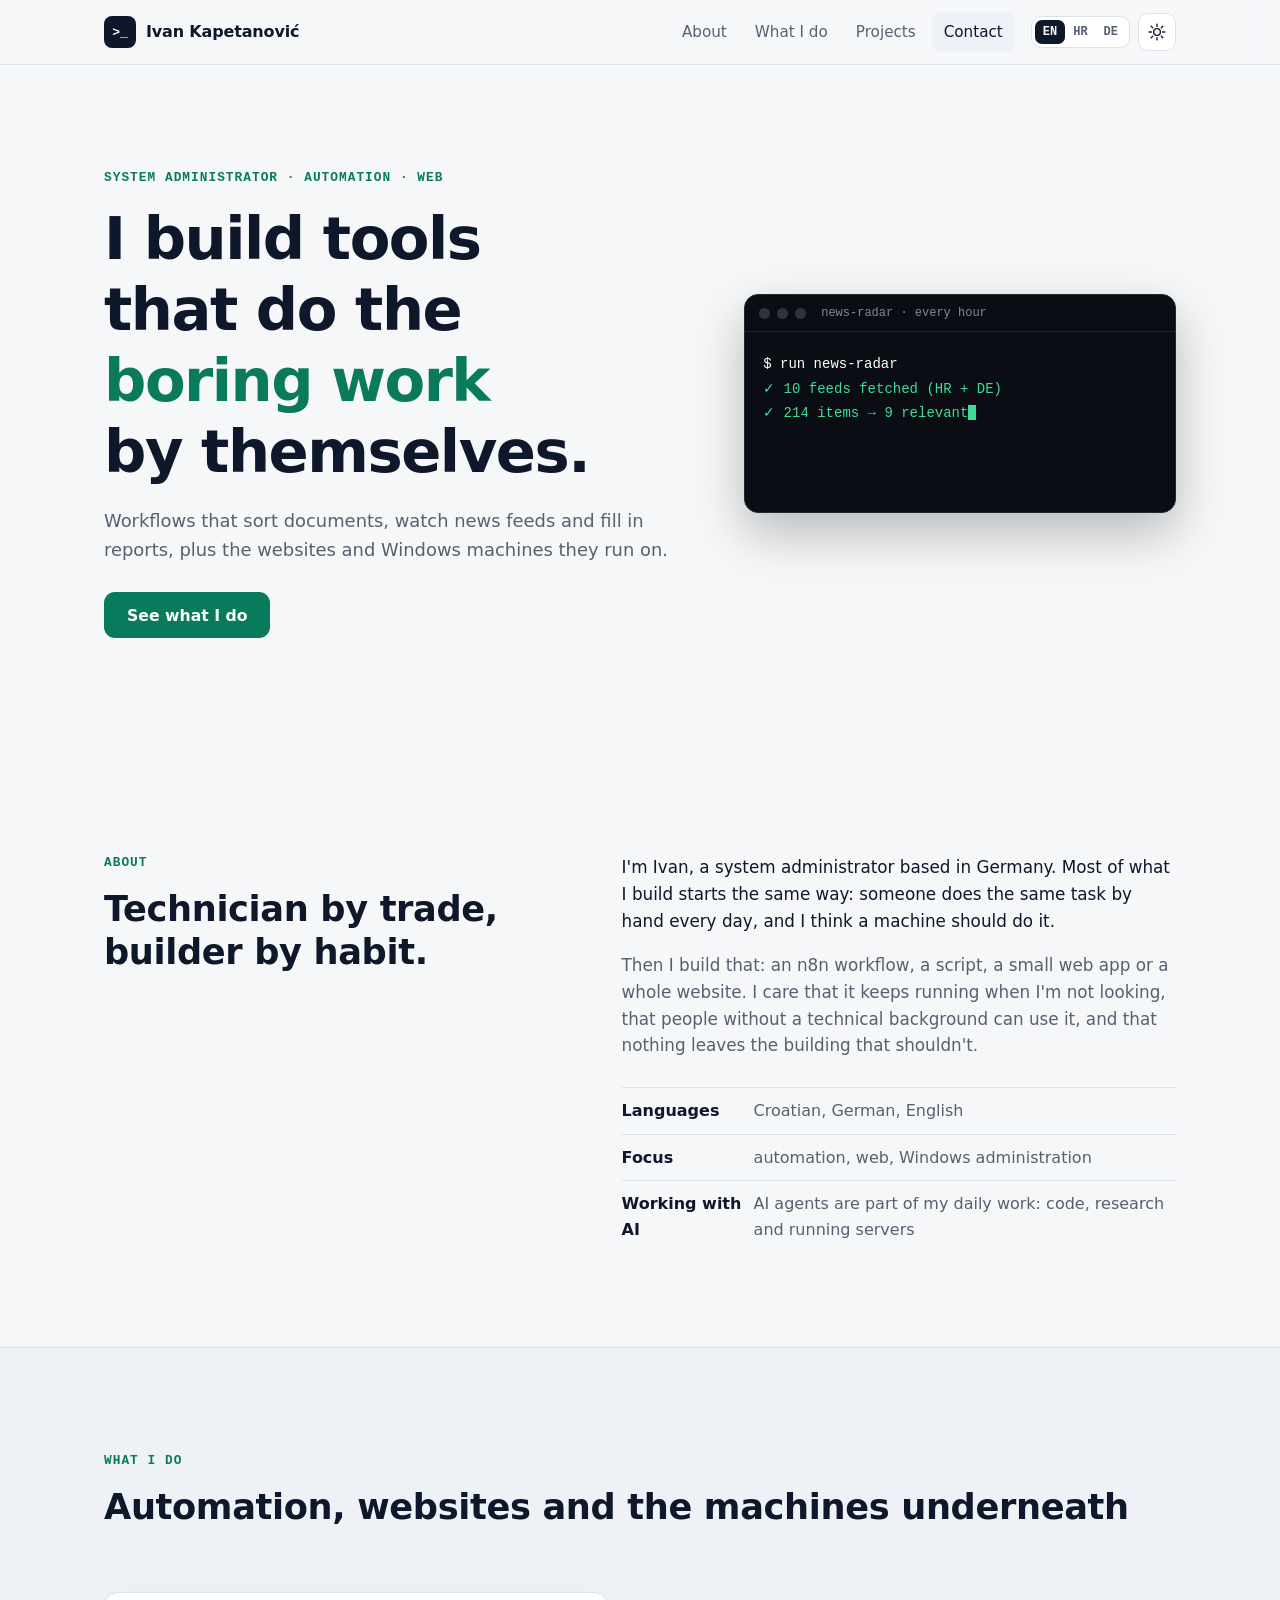
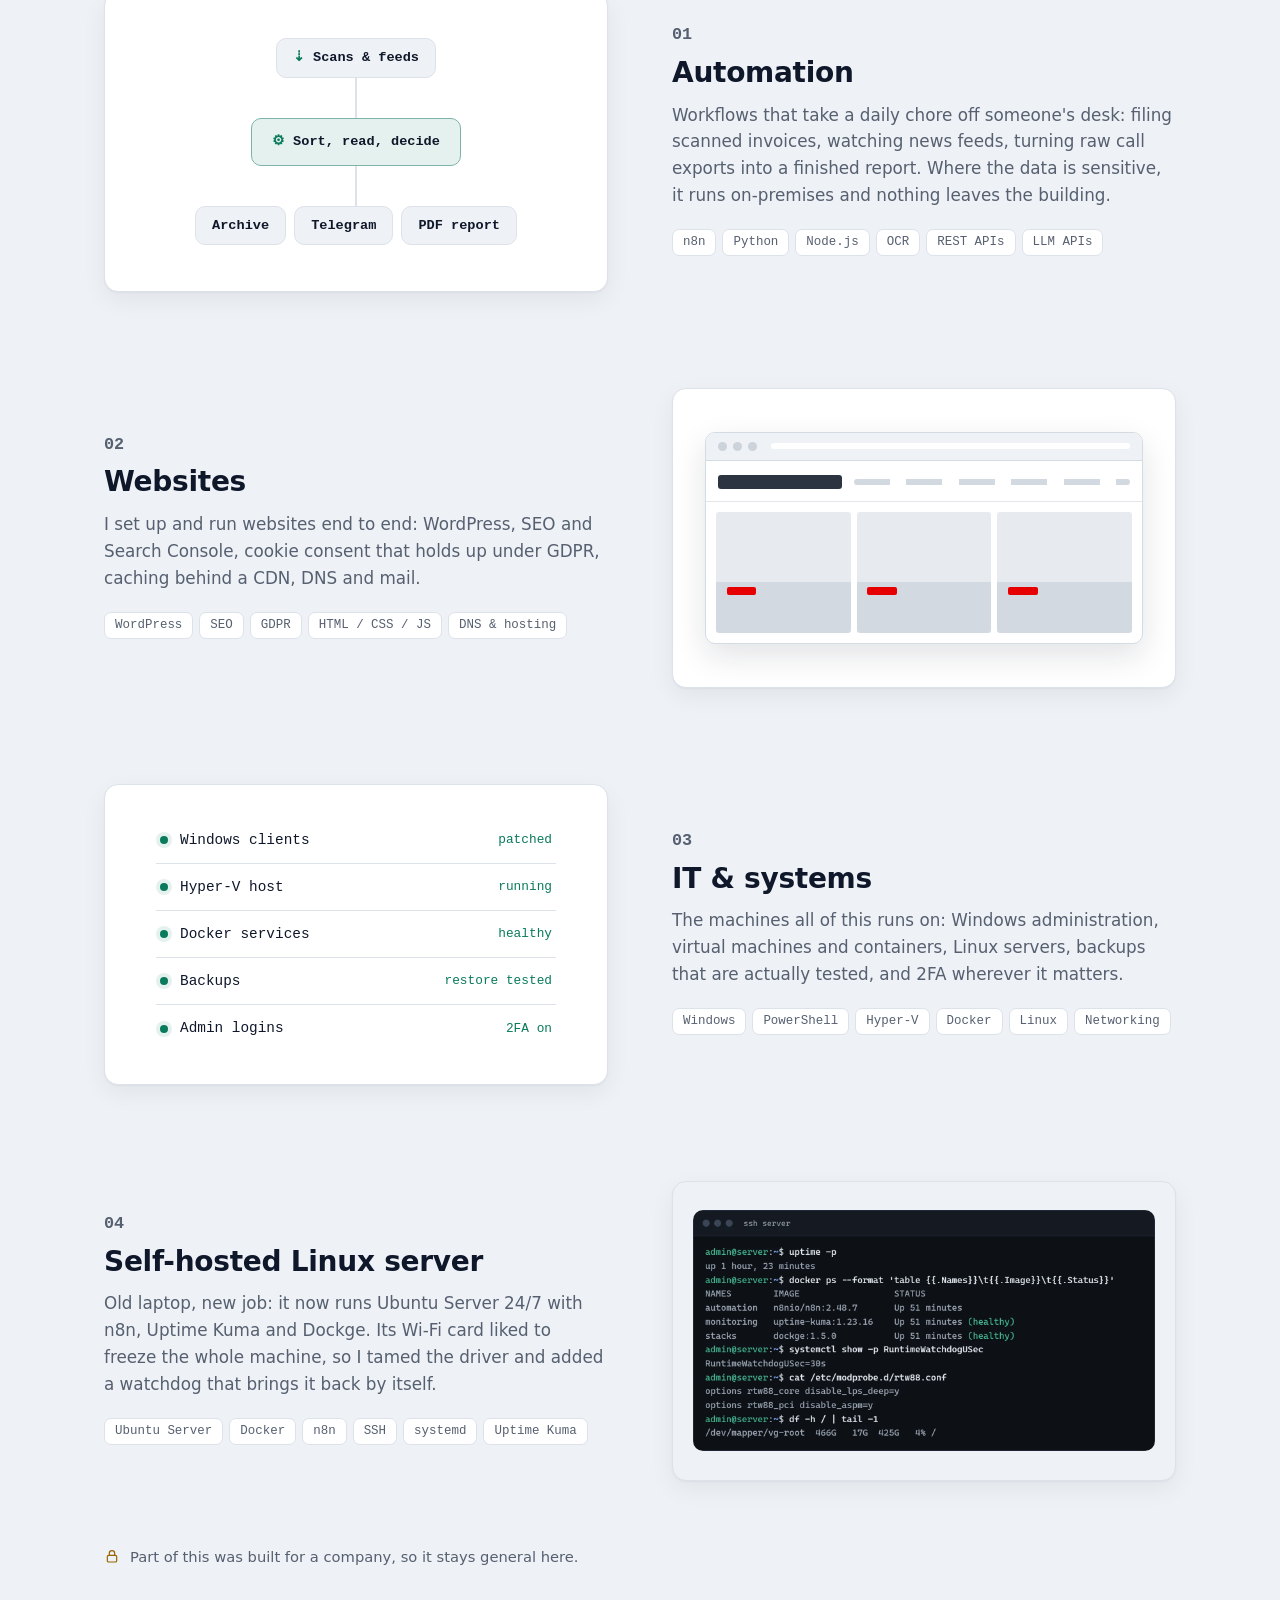
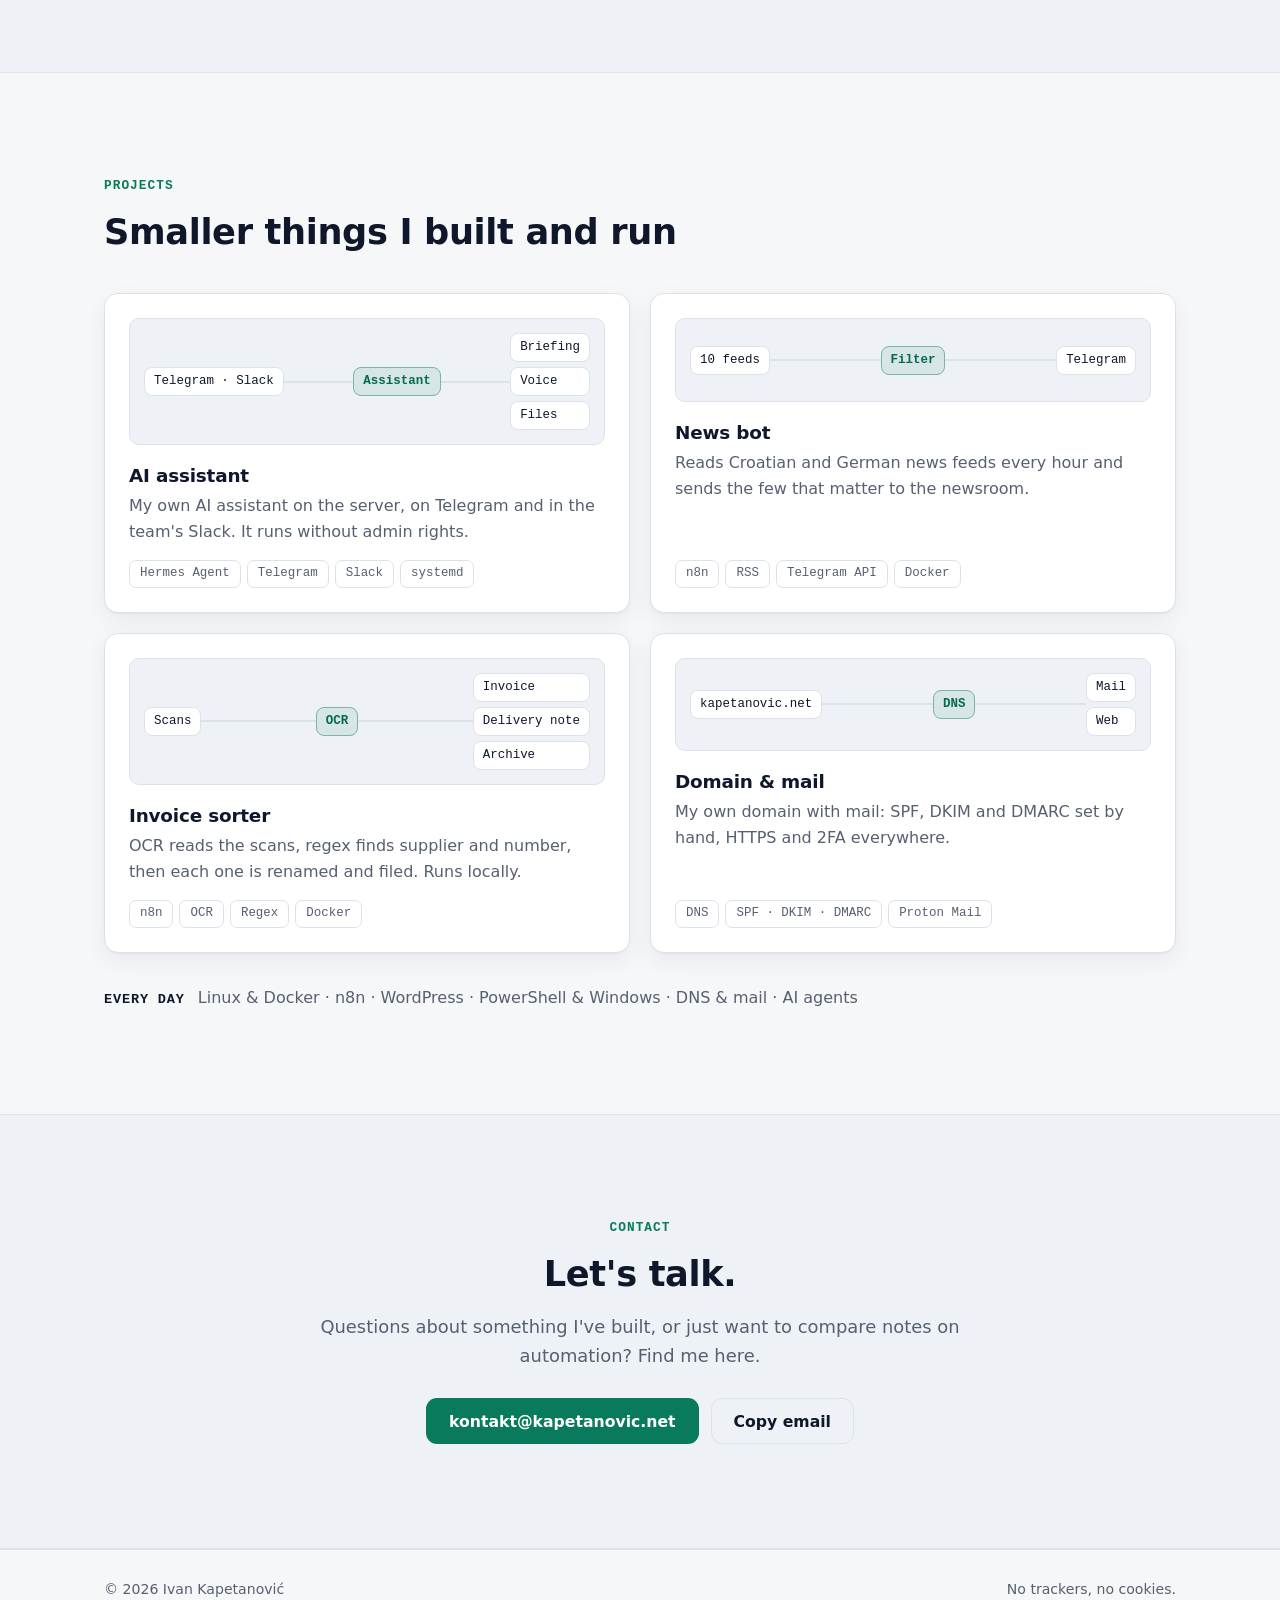
==== commit 6d7e7b13: "Websites block: drop the news-portal reference Remove the portal name, link and header screenshot fr" ====
--- a/index.html
+++ b/index.html
@@ -149,8 +149,8 @@
           <article class="work work-flip">
             <div class="work-media media-browser">
               <div class="browser">
-                <div class="browser-bar" aria-hidden="true"><span class="dot"></span><span class="dot"></span><span class="dot"></span><span class="browser-url">dnevnikdijaspore.de</span></div>
-                <img src="assets/dd-header.webp" width="960" height="128" alt="Header of the Dnevnik Dijaspore news site" loading="lazy" decoding="async">
+                <div class="browser-bar" aria-hidden="true"><span class="dot"></span><span class="dot"></span><span class="dot"></span><span class="browser-url"></span></div>
+                <div class="browser-head" aria-hidden="true"><b></b><span></span></div>
                 <div class="browser-grid" aria-hidden="true"><i></i><i></i><i></i></div>
               </div>
             </div>
@@ -159,11 +159,9 @@
               <h3>Websites</h3>
               <p>
                 I set up and run websites end to end: WordPress, SEO and Search Console, cookie consent
-                that holds up under GDPR, caching behind a CDN, DNS and mail. I run the technical side of
-                the news portal Dnevnik Dijaspore.
+                that holds up under GDPR, caching behind a CDN, DNS and mail.
               </p>
               <ul class="tags"><li>WordPress</li><li>SEO</li><li>GDPR</li><li>HTML / CSS / JS</li><li>DNS &amp; hosting</li></ul>
-              <a class="work-link" href="https://dnevnikdijaspore.de" target="_blank" rel="noopener">Visit Dnevnik Dijaspore ↗</a>
             </div>
           </article>
 
--- a/css/style.css
+++ b/css/style.css
@@ -281,6 +281,9 @@
 .browser-bar .dot { width: 9px; height: 9px; background: #cdd3db; }
 .browser-url { flex: 1; min-width: 0; margin-left: 8px; padding: 3px 10px; border-radius: 6px; background: #fff; font: 0.72rem/1.4 var(--mono); color: #566070; overflow: hidden; text-overflow: ellipsis; white-space: nowrap; }
 .browser img { width: 100%; }
+.browser-head { display: flex; align-items: center; gap: 12px; padding: 14px 12px 12px; border-bottom: 1px solid #e3e7ec; }
+.browser-head b { width: 30%; height: 14px; border-radius: 3px; background: #2b3440; }
+.browser-head span { flex: 1; height: 6px; border-radius: 3px; background: repeating-linear-gradient(90deg, #d3d9e1 0 13%, transparent 13% 19%); }
 .browser-grid { display: grid; grid-template-columns: repeat(3, 1fr); gap: 6px; padding: 10px; }
 .browser-grid i { position: relative; aspect-ratio: 4 / 3.6; border-radius: 3px; background: linear-gradient(180deg, #e7eaef 0 58%, #d3d9e1 58% 100%); }
 .browser-grid i::before { content: ""; position: absolute; left: 8%; top: 62%; width: 22%; height: 7%; background: #e60000; border-radius: 2px; }
